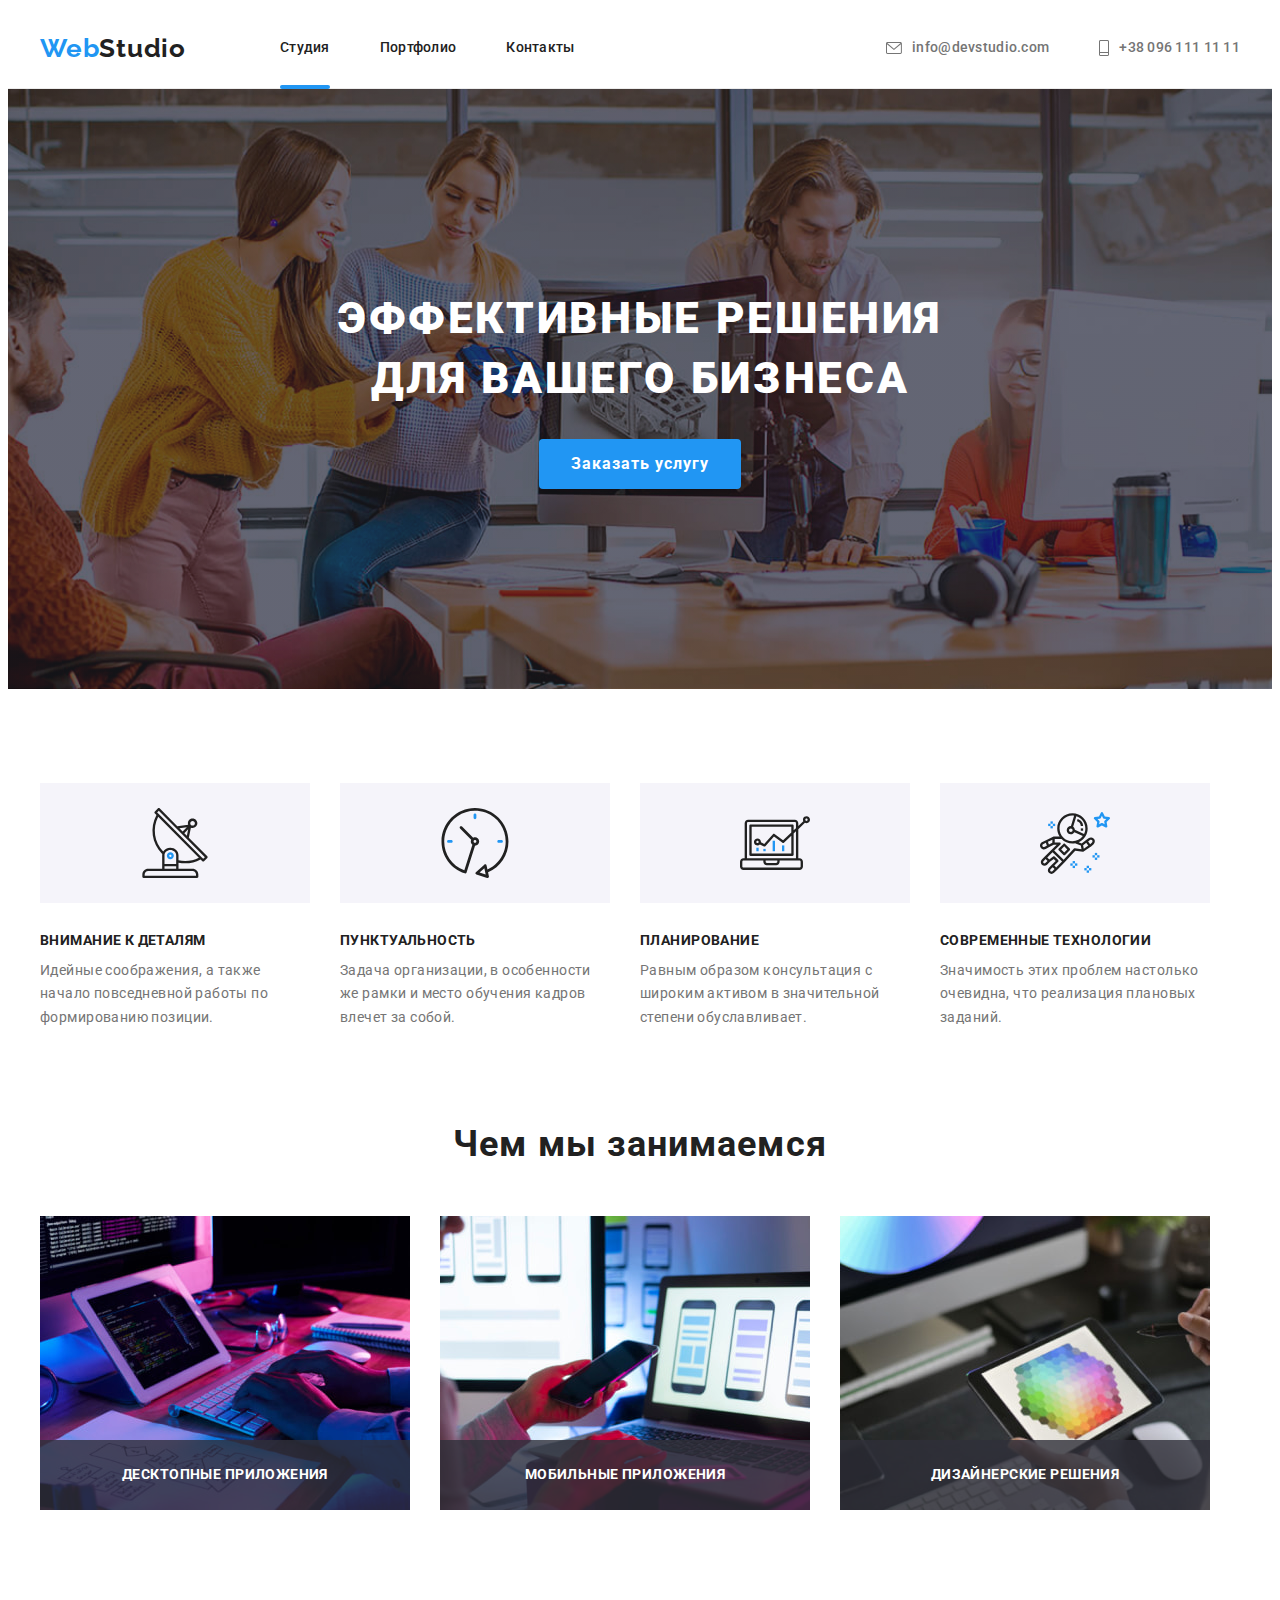
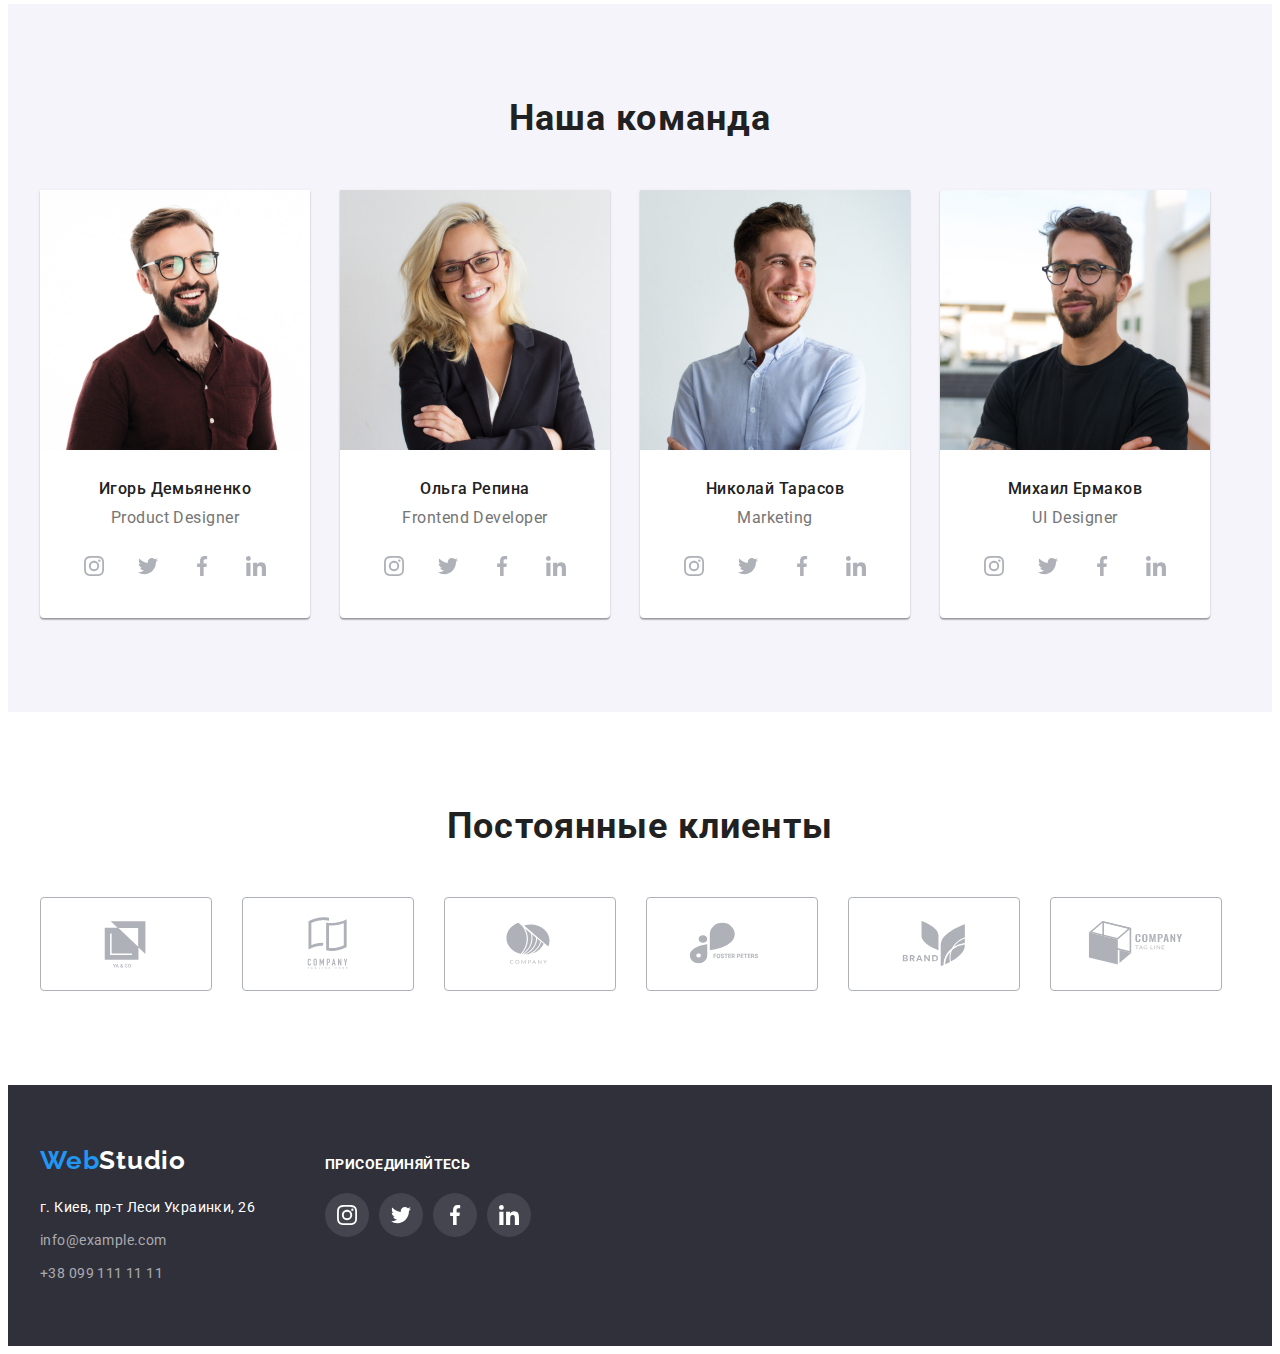
==== index.html @ 973d59cc "добавил синий фон на элементы" ====
<!DOCTYPE html>
<html lang="ru">
  <head>
    <meta charset="UTF-8" />
    <meta http-equiv="X-UA-Compatible" content="IE=edge" />
    <meta name="viewport" content="width=device-width, initial-scale=1.0" />
    <title>Студия</title>
    <link rel="preconnect" href="https://fonts.googleapis.com" />
    <link rel="preconnect" href="https://fonts.gstatic.com" crossorigin />
    <link rel="preconnect" href="https://fonts.googleapis.com" />
    <link rel="preconnect" href="https://fonts.gstatic.com" crossorigin />
    <link
      href="https://fonts.googleapis.com/css2?family=Raleway:wght@700&family=Roboto:wght@400;500;700;900&display=swap"
      rel="stylesheet"
    />
    <link
      rel="stylesheet"
      href="https://cdnjs.cloudflare.com/ajax/libs/modern-normalize/1.1.0/modern-normalize.min.css"
      integrity="sha512-wpPYUAdjBVSE4KJnH1VR1HeZfpl1ub8YT/NKx4PuQ5NmX2tKuGu6U/JRp5y+Y8XG2tV+wKQpNHVUX03MfMFn9Q=="
      crossorigin="anonymous"
      referrerpolicy="no-referrer"
    />
    <link rel="stylesheet" href="./styles/style.css" />
  </head>

  <body>
    <!-- Navigation header -->

    <header class="header-section">
      <div class="conteiner header-conteiner">
        <a class="logo header" href="index.html" lang="en">
          Web<span class="web">Studio</span></a
        >
        <nav>
          <ul class="navigation-list">
            <li class="navigation-item">
              <a class="navigation-item-link current" href="./index.html"
                >Студия</a
              >
            </li>
            <li class="navigation-item">
              <a class="navigation-item-link" href="./portfolio.html"
                >Портфолио</a
              >
            </li>
            <li class="navigation-item">
              <a class="navigation-item-link" href="">Контакты</a>
            </li>
          </ul>
        </nav>

        <ul class="auth-list">
          <li class="auth-item">
            <a class="auth-item-mail" href="mailto:info@devstudio.com">
              <svg class="auth-item-mail-icon" width="16" height="12">
                <use href="./images/sprite.svg#icon-envelope"></use>
              </svg>
              info@devstudio.com
            </a>
          </li>
          <li class="auth-item">
            <a class="auth-item-tel" href="tel:+380961111111">
              <svg class="auth-item-tel-icon" width="10" height="16">
                <use href="./images/sprite.svg#icon-Vector"></use>
              </svg>
              +38 096 111 11 11
            </a>
          </li>
        </ul>
      </div>
    </header>

    <main>
      <!-- hero section -->
      <section class="hero-section section hero-fon">
        <div class="conteiner">
          <h1 class="hero-title">Эффективные решения для вашего бизнеса</h1>
          <button class="hero-btn" type="button" data-modal-open>
            Заказать услугу
          </button>
        </div>
        <div class="backdrop is-hidden" data-modal>
          <div class="modal-wrapper">
            <button class="modal-btn-close" data-modal-close>
              <svg width="18" height="18">
                <use href="./images/sprite.svg#icon-Vectorr"></use>
              </svg>
            </button>
          </div>
        </div>
      </section>
      <!-- specifics section -->
      <section class="specifics-section section">
        <div class="conteiner">
          <h2 class="visually-hidden">Наши особенности</h2>
          <ul class="specifics-list list">
            <li class="specifics-item icon-antena">
              <!-- <div class="specifics-pictures">
                <svg class="specifics-icons" width="70" height="70">
                  <use href="./images/sprite.svg#icon-antenna"></use>
                </svg>
              </div> -->
              <h3 class="specifics-title">Внимание к деталям</h3>
              <p class="specificts-text">
                Идейные соображения, а также начало повседневной работы по
                формированию позиции.
              </p>
            </li>
            <li class="specifics-item icon-clock">
              <!-- <div class="specifics-pictures">
                <svg class="specifics-icons" width="70" height="70">
                  <use href="./images/sprite.svg#icon-clock"></use>
                </svg>
              </div> -->
              <h3 class="specifics-title">Пунктуальность</h3>
              <p class="specificts-text">
                Задача организации, в особенности же рамки и место обучения
                кадров влечет за собой.
              </p>
            </li>
            <li class="specifics-item icon-diagrama">
              <!-- <div class="specifics-pictures">
                <svg class="specifics-icons" width="70" height="70">
                  <use href="./images/sprite.svg#icon-diagram"></use>
                </svg>
              </div> -->
              <h3 class="specifics-title">Планирование</h3>
              <p class="specificts-text">
                Равным образом консультация с широким активом в значительной
                степени обуславливает.
              </p>
            </li>
            <li class="specifics-item icon-astronaut">
              <!-- <div class="specifics-pictures">
                <svg class="specifics-icons" width="70" height="70">
                  <use href="./images/sprite.svg#icon-astronaut"></use>
                </svg>
              </div> -->
              <h3 class="specifics-title">Современные технологии</h3>
              <p class="specificts-text">
                Значимость этих проблем настолько очевидна, что реализация
                плановых заданий.
              </p>
            </li>
          </ul>
        </div>
      </section>
      <!-- development section -->
      <section class="development-section section">
        <div class="conteiner">
          <h2 class="devefelopment-title">Чем мы занимаемся</h2>
          <ul class="development-list">
            <li class="development-item">
              <img
                src="./images/development-jpg/img-3.jpg"
                alt="печатает код"
                width="370"
                height="294"
              />
              <div class="development-product">
                <p class="name-development">Десктопные приложения</p>
              </div>
            </li>
            <li class="development-item">
              <img
                src="./images/development-jpg/img-1.jpg"
                alt="рисует макет телефона на ноутбуке"
                width="370"
                height="294"
              />
              <div class="development-product">
                <p class="name-development">Мобильные приложения</p>
              </div>
            </li>
            <li class="development-item">
              <img
                src="./images/development-jpg/img-2.jpg"
                alt="рисует на планшете узоры"
                width="370"
                height="294"
              />
              <div class="development-product">
                <p class="name-development">Дизайнерские решения</p>
              </div>
            </li>
          </ul>
        </div>
      </section>
      <!-- Team -->
      <section class="team-section section">
        <div class="conteiner">
          <h2 class="team-title">Наша команда</h2>
          <ul class="team-list list">
            <li class="team-item">
              <img
                src="./images/team-jpg/img1.jpg"
                alt="сотрудник"
                width="270"
                height="260"
              />
              <div class="team-name">
                <h3 class="team">Игорь Демьяненко</h3>
                <p class="team-position" lang="en">Product Designer</p>
                <ul class="team-icon-list">
                  <li class="team-icon-item">
                    <a class="team-icon-link" href="">
                      <svg class="team-link-social" width="20" height="20">
                        <use href="./images/sprite.svg#icon-instagram"></use>
                      </svg>
                    </a>
                  </li>
                  <li class="team-icon-item">
                    <a class="team-icon-link" href="">
                      <svg class="team-link-social" width="20" height="20">
                        <use href="./images/sprite.svg#icon-twitter"></use>
                      </svg>
                    </a>
                  </li>
                  <li class="team-icon-item">
                    <a class="team-icon-link" href="">
                      <svg class="team-link-social" width="20" height="20">
                        <use href="./images/sprite.svg#icon-facebook"></use>
                      </svg>
                    </a>
                  </li>
                  <li class="team-icon-item">
                    <a class="team-icon-link" href="">
                      <svg class="team-link-social" width="20" height="20">
                        <use href="./images/sprite.svg#icon-linkedin"></use>
                      </svg>
                    </a>
                  </li>
                </ul>
              </div>
            </li>
            <li class="team-item">
              <img
                src="./images/team-jpg/img2.jpg"
                alt="сотрудница"
                width="270"
                height="260"
              />
              <div class="team-name">
                <h3 class="team">Ольга Репина</h3>
                <p class="team-position" lang="en">Frontend Developer</p>
                <ul class="team-icon-list">
                  <li class="team-icon-item">
                    <a class="team-icon-link" href="">
                      <svg class="team-link-social" width="20" height="20">
                        <use href="./images/sprite.svg#icon-instagram"></use>
                      </svg>
                    </a>
                  </li>
                  <li class="team-icon-item">
                    <a class="team-icon-link" href="">
                      <svg class="team-link-social" width="20" height="20">
                        <use href="./images/sprite.svg#icon-twitter"></use>
                      </svg>
                    </a>
                  </li>
                  <li class="team-icon-item">
                    <a class="team-icon-link" href="">
                      <svg class="team-link-social" width="20" height="20">
                        <use href="./images/sprite.svg#icon-facebook"></use>
                      </svg>
                    </a>
                  </li>
                  <li class="team-icon-item">
                    <a class="team-icon-link" href="">
                      <svg class="team-link-social" width="20" height="20">
                        <use href="./images/sprite.svg#icon-linkedin"></use>
                      </svg>
                    </a>
                  </li>
                </ul>
              </div>
            </li>
            <li class="team-item">
              <img
                src="./images/team-jpg/img3.jpg"
                alt="сотрудник"
                width="270"
                height="260"
              />
              <div class="team-name">
                <h3 class="team">Николай Тарасов</h3>
                <p class="team-position" lang="en">Marketing</p>
                <ul class="team-icon-list">
                  <li class="team-icon-item">
                    <a class="team-icon-link" href="">
                      <svg class="team-link-social" width="20" height="20">
                        <use href="./images/sprite.svg#icon-instagram"></use>
                      </svg>
                    </a>
                  </li>
                  <li class="team-icon-item">
                    <a class="team-icon-link" href="">
                      <svg class="team-link-social" width="20" height="20">
                        <use href="./images/sprite.svg#icon-twitter"></use>
                      </svg>
                    </a>
                  </li>
                  <li class="team-icon-item">
                    <a class="team-icon-link" href="">
                      <svg class="team-link-social" width="20" height="20">
                        <use href="./images/sprite.svg#icon-facebook"></use>
                      </svg>
                    </a>
                  </li>
                  <li class="team-icon-item">
                    <a class="team-icon-link" href="">
                      <svg class="team-link-social" width="20" height="20">
                        <use href="./images/sprite.svg#icon-linkedin"></use>
                      </svg>
                    </a>
                  </li>
                </ul>
              </div>
            </li>
            <li class="team-item">
              <img
                src="./images/team-jpg/img4.jpg"
                alt="сотрудник"
                width="270"
                height="260"
              />
              <div class="team-name">
                <h3 class="team">Михаил Ермаков</h3>
                <p class="team-position" lang="en">UI Designer</p>
                <ul class="team-icon-list">
                  <li class="team-icon-item">
                    <a class="team-icon-link" href="">
                      <svg class="team-link-social" width="20" height="20">
                        <use href="./images/sprite.svg#icon-instagram"></use>
                      </svg>
                    </a>
                  </li>
                  <li class="team-icon-item">
                    <a class="team-icon-link" href="">
                      <svg class="team-link-social" width="20" height="20">
                        <use href="./images/sprite.svg#icon-twitter"></use>
                      </svg>
                    </a>
                  </li>
                  <li class="team-icon-item">
                    <a class="team-icon-link" href="">
                      <svg class="team-link-social" width="20" height="20">
                        <use href="./images/sprite.svg#icon-facebook"></use>
                      </svg>
                    </a>
                  </li>
                  <li class="team-icon-item">
                    <a class="team-icon-link" href="">
                      <svg class="team-link-social" width="20" height="20">
                        <use href="./images/sprite.svg#icon-linkedin"></use>
                      </svg>
                    </a>
                  </li>
                </ul>
              </div>
            </li>
          </ul>
        </div>
      </section>
      <!-- Regular customers -->
      <section class="client-customers section">
        <div class="conteiner">
          <h2 class="client-title">Постоянные клиенты</h2>
          <ul class="client-list">
            <li class="client-logo">
              <a href="index.html" class="link-client">
                <svg class="client-icons" width="106" height="60">
                  <use href="./images/sprite.svg#icon-Logo"></use>
                </svg>
              </a>
            </li>
            <li class="client-logo">
              <a href="index.html" class="link-client">
                <svg class="client-icons" width="106" height="60">
                  <use href="./images/sprite.svg#icon-Logo-1"></use>
                </svg>
              </a>
            </li>
            <li class="client-logo">
              <a href="index.html" class="link-client">
                <svg class="client-icons" width="106" height="60">
                  <use href="./images/sprite.svg#icon-Logo-2"></use>
                </svg>
              </a>
            </li>
            <li class="client-logo">
              <a href="index.html" class="link-client">
                <svg class="client-icons" width="106" height="60">
                  <use href="./images/sprite.svg#icon-Logo-3"></use>
                </svg>
              </a>
            </li>
            <li class="client-logo">
              <a href="index.html" class="link-client">
                <svg class="client-icons" width="106" height="60">
                  <use href="./images/sprite.svg#icon-Logo-4"></use>
                </svg>
              </a>
            </li>
            <li class="client-logo">
              <a href="index.html" class="link-client">
                <svg class="client-icons" width="106" height="60">
                  <use href="./images/sprite.svg#icon-Logo-5"></use>
                </svg>
              </a>
            </li>
          </ul>
        </div>
      </section>
    </main>
    <!--footer site  -->
    <footer class="footer-site">
      <div class="conteiner footer-section">
        <div class="footer-left">
          <a href="index.html" class="logo footer" lang="en">
            Web<span class="web-footer">Studio</span></a
          >
          <address class="address-footer">
            <p class="addres-text">г. Киев, пр-т Леси Украинки, 26</p>
            <ul class="footer-list">
              <li class="footer-link">
                <a class="footer-item" href="mailto:info@example.com"
                  >info@example.com</a
                >
              </li>
              <li class="footer-link">
                <a class="footer-item" href="tel:+380991111111"
                  >+38 099 111 11 11</a
                >
              </li>
            </ul>
          </address>
        </div>
        <div class="footer-messenger">
          <h2 class="footer-join">Присоединяйтесь</h2>
          <ul class="footer-social-list">
            <li class="footer-social-item">
              <a class="footer-icon-link" href="">
                <svg class="footer-link-social" width="20" height="20">
                  <use href="./images/sprite.svg#icon-instagram"></use>
                </svg>
              </a>
            </li>
            <li class="footer-social-item">
              <a class="footer-icon-link" href="">
                <svg class="footer-link-social" width="20" height="20">
                  <use href="./images/sprite.svg#icon-twitter"></use>
                </svg>
              </a>
            </li>
            <li class="footer-social-item">
              <a class="footer-icon-link" href="">
                <svg class="footer-link-social" width="20" height="20">
                  <use href="./images/sprite.svg#icon-facebook"></use>
                </svg>
              </a>
            </li>
            <li class="footer-social-item">
              <a class="footer-icon-link" href="">
                <svg class="footer-link-social" width="20" height="20">
                  <use href="./images/sprite.svg#icon-linkedin"></use>
                </svg>
              </a>
            </li>
          </ul>
        </div>
      </div>
    </footer>

    <script src="./js/modal.js"></script>
  </body>
</html>
---- styles/style.css ----
/*#region SITE SETINGS*/
:root {
    --main-font: 'Roboto', 'Raleway', 'Sans-serif';
    --main-color: #212121;
    --second-color: #757575;
    --selectoin-color: #2196F3;
    --button-color-hover-focus: #188CE8;
    --footer-heder-color: #2F303A;
    --duration: 250ms;
    --timing-function: cubic-bezier(0.4, 0, 0.2, 1);
}

body {
    color: #212121;
    font-size: 14px;
    font-family: 'Roboto';
}

.visually-hidden {
    position: absolute;
    width: 1px;
    height: 1px;
    margin: -1px;
    border: 0;
    padding: 0;
    white-space: nowrap;
    clip-path: inset(100%);
    clip: rect(0 0 0 0);
    overflow: hidden;
}

.conteiner {
    /* outline: 1px solid red; */
    width: 1200px;
    padding-left: 15px;
    padding-right: 15px;
    margin-left: auto;
    margin-right: auto;
}

.section {
    padding-top: 94px;
    padding-bottom: 94px;
}


h1,
h2,
h3,
h4,
h5,
h6,
p {
    margin: 0;
}

ul,
ol {
    list-style: none;
    margin: 0;
    padding: 0;
}

img {
    display: block;
}

/*#endregion SITE SETINGS*/

/*#region HEADER SECTION*/
.header-section {
    border-bottom: 1px solid #ECECEC;
}

.logo {
    color: var(--selectoin-color);

    margin-right: 94px;

    text-decoration: none;
    font-family: 'Raleway';
    font-weight: 700;
    font-size: 26px;
    line-height: 1.19;
    letter-spacing: 0.03em;
}

.header-conteiner {
    display: flex;
    align-items: center;
}

.web {
    color: #212121;
}

.navigation-list {
    display: flex;
    align-items: center;
}

.navigation-list .navigation-item+.navigation-item {
    margin-left: 50px;
}

.navigation-item-link {
    color: #212121;

    display: block;
    padding-top: 32px;
    padding-bottom: 32px;

    font-family: var(--main-font);
    font-weight: 500;
    line-height: 1.14;
    letter-spacing: 0.02em;
    text-decoration: none;
}

.studia,
.portfolio {
    color: #2196F3;
}


.navigation-item {
    position: relative;
}

.current::after {
    position: absolute;
    bottom: -1px;
    right: 0;
    content: "";
    width: 100%;
    height: 4px;
    background-color: #2196F3;
    border-radius: 2px;
}

.navigation-item-link:hover,
.navigation-item-link:focus,
.auth-item-mail:hover,
.auth-item-mail:focus,
.auth-item-tel:focus,
.auth-item-tel:hover {
    color: var(--selectoin-color);
    transition: var(--duration) var(--timing-function);
}

.auth-list {
    display: flex;
    margin-left: auto;
}

.auth-list .auth-item+.auth-item {
    margin-left: 50px;
}

.auth-item-tel,
.auth-item-mail {
    color: #757575;

    font-weight: 500;
    line-height: 1.14;
    letter-spacing: 0.02em;
    text-decoration: none;

    display: flex;
    align-items: center;
    padding-top: 32px;
    padding-bottom: 32px;
}

.auth-item-mail-icon,
.auth-item-tel-icon {
    margin-right: 10px;
    fill: currentColor;
}

/*#endregion HEADER*/

/*#region HERO SECTION*/
.hero-section {
    background: var(--footer-heder-color);
    background: linear-gradient(rgba(47, 48, 58, 0.4),
            rgba(47, 48, 58, 0.4)), url(../images/Img.jpg);

    text-align: center;
    max-width: 1600px;
    margin-right: auto;
    margin-left: auto;
    padding-top: 200px;
    padding-bottom: 200px;
    margin-right: auto;
    margin-left: auto;
    background-repeat: no-repeat;
    background-position: center;
    background-size: cover;


}

.hero-title {
    color: #FFFFFF;

    font-weight: 900;
    font-size: 44px;
    line-height: 1.36;
    text-align: center;
    letter-spacing: 0.06em;
    text-transform: uppercase;

    width: 696px;
    margin-right: auto;
    margin-left: auto;
    margin-bottom: 30px;
}

.hero-btn {
    font-family: inherit;

    color: #FFFFFF;

    font-weight: 700;
    font-size: 16px;
    line-height: 1.87;
    letter-spacing: 0.06em;
    background-color: var(--selectoin-color);
    box-shadow: 0px 4px 4px rgba(0, 0, 0, 0.15);
    border-radius: 4px;

    cursor: pointer;
    border: none;

    min-width: 200px;
    padding: 10px 32px;
}

.hero-btn:hover,
.hero-btn:focus {
    background-color: var(--button-color-hover-focus);
    transition: var(--duration) var(--timing-function);
}

/* MODAL FORM  */
.backdrop {
    background: rgba(0, 0, 0, 0.2);
    position: fixed;
    top: 0;
    left: 0;
    width: 100%;
    height: 100%;
    transition: var(--duration) var(--timing-function);

}

.backdrop.is-hidden {
    opacity: 0;
    visibility: hidden;
    pointer-events: none;
}

.modal-wrapper {
    position: absolute;
    top: 50%;
    left: 50%;
    transform: translate(-50%, -50%);
    background-color: #FFFFFF;
    width: 528px;
    height: 581px;
    border-radius: 4px;
    box-shadow: 0px 1px 3px rgba(0, 0, 0, 0.12),
        0px 1px 1px rgba(0, 0, 0, 0.14),
        0px 2px 1px rgba(0, 0, 0, 0.2);
    transition: var(--duration) var(--timing-function);

}

.modal-btn-close {
    position: absolute;
    top: 8px;
    right: 8px;
    width: 30px;
    height: 30px;
    background: #FFFFFF;
    border: 1px solid rgba(0, 0, 0, 0.1);
    border-radius: 50%;
    cursor: pointer;
    padding: 0px;
    display: flex;
    justify-content: center;
    align-items: center;
}


/*#endregion HERO SECTION*/

/*#region SPECIFICS SECTION*/
.specifics-section {
    padding-bottom: 0;
}

.specifics-list {
    display: flex;
}

.specifics-item {
    margin-right: 30px;
    width: 270px;
}

.specifics-item:last-child {
    margin-right: 0;
}

/* раздел с особеностями */
.specifics-item::before {
    display: block;
    content: "";
    height: 120px;
    margin-bottom: 30px;
    background-color: #F5F4FA;
    background-repeat: no-repeat;
    background-position: center;
}

.icon-antena::before {
    background-image: url(../images/icons/antenna.svg);
}

.icon-clock::before {
    background-image: url(../images/icons/clock.svg);
}

.icon-diagrama::before {
    background-image: url(../images/icons/diagram.svg);
}

.icon-astronaut::before {
    background-image: url(../images/icons/astronaut.svg);
}

/* .specifics-pictures {
    display: flex;
    justify-content: center;
    align-items: center;
    width: 270px;
    height: 120px;
    left: 215px;
    top: 774px;
    background: #F5F4FA;
    border-radius: 4px;
    margin-bottom: 30px;

} */



.specifics-title {
    font-size: 14px;
    font-weight: 700;
    line-height: 1.14;
    letter-spacing: 0.03em;
    text-transform: uppercase;
    margin-bottom: 10px;
}

.specificts-text {
    color: #757575;

    line-height: 1.71;
    letter-spacing: 0.03em;
}

/*#endregion SPECIFICS SECTION*/

/*#region DEVELOPMENT SECTION*/
.devefelopment-title {
    font-weight: 700;
    font-size: 36px;
    line-height: 1.16;
    text-align: center;
    letter-spacing: 0.03em;

    margin-bottom: 50px;
}

.development-list {
    display: flex;
}

.development-item:not(:last-child) {
    margin-right: 30px;
}

.development-item {
    position: relative;
}

.development-product {
    position: absolute;
    bottom: 0;
    left: 0;
    width: 100%;
    height: 70px;
    background: rgba(47, 48, 58, 0.8);
}

.name-development {
    font-family: 'Roboto';
    font-style: normal;
    font-weight: 700;
    font-size: 14px;
    line-height: 1.14;
    text-align: center;
    letter-spacing: 0.03em;
    text-transform: uppercase;
    padding: 27px 82px;
    color: #FFFFFF;
}

/*#endregion DEVELOPMENT SECTION*/

/*#region TEAM SECTION*/
.team-section {
    background-color: #F5F4FA;
}

.team-title {
    color: #212121;

    font-weight: 700;
    font-size: 36px;
    line-height: 1.16;
    text-align: center;
    letter-spacing: 0.03em;

    margin-bottom: 50px;

}

.team-list {
    display: flex;
}

.team-item:not(:last-child) {
    margin-right: 30px;
}

.team-item {
    background: #FFFFFF;
    box-shadow: 0px 1px 3px rgba(0, 0, 0, 0.12),
        0px 1px 1px rgba(0, 0, 0, 0.14),
        0px 2px 1px rgba(0, 0, 0, 0.2);
    border-radius: 0px 0px 4px 4px;
}

.team-name {
    padding-top: 30px;
    padding-bottom: 30px;
}

.team {
    font-weight: 500;
    font-size: 16px;
    line-height: 1.18;
    text-align: center;
    letter-spacing: 0.03em;

    margin-bottom: 10px;
}


.team-position {
    color: #757575;

    font-size: 16px;
    line-height: 1.18;
    text-align: center;
    letter-spacing: 0.03em;
    margin-bottom: 16px;
}

.team-icon-list {
    display: flex;
    justify-content: center;
}

.team-icon-item {
    width: 44px;
    height: 44px;
    display: flex;
    justify-content: center;
    align-items: center;
}

.team-icon-item:not(:last-child) {
    margin-right: 10px;
}

.team-icon-link {
    width: 100%;
    height: 100%;
    display: flex;
    justify-content: center;
    align-items: center;
    border-radius: 50%;
    fill: #AFB1B8;
}


.team-icon-item:hover .team-icon-link {
    background-color: #2196F3;
    fill: #FFFFFF;
    transition: var(--duration) var(--timing-function);
}

.team-icon-link:focus {
    background-color: #2196F3;
    fill: #FFFFFF;
    transition: var(--duration) var(--timing-function);
}

/*#endregion TEAM*/

/*#region REGULAR CUSTOMERS*/

.client-title {
    font-style: normal;
    font-weight: 700;
    font-size: 36px;
    line-height: 1.16;
    text-align: center;
    letter-spacing: 0.03em;
    margin-bottom: 50px;
}

.client-list {
    display: flex;
}

.client-logo:not(:last-child) {
    margin-right: 30px;
}

.link-client {
    width: 170px;
    height: 92px;
    display: flex;
    justify-content: center;
    align-items: center;
    fill: #AFB1B8;
    border: 1px solid #AFB1B8;
    border-radius: 4px;
}

.link-client:hover,
.link-client:focus {
    border: 1px solid #2196F3;
    fill: #188CE8;
    transition: var(--duration) var(--timing-function);
}

/*#endregion*/

/*#region FOOTER SITE SECTION*/
.footer-site {
    background-color: #2F303A;

}

.footer-section {
    display: flex;
    align-items: baseline;
}

.footer-left {
    margin-right: 70px;

}

.logo-footer {
    margin-right: 0;
}

.web-footer {
    color: #FFFFFF;
}

.address-footer {
    font-style: normal;
    line-height: 1.71;
    letter-spacing: 0.03em;
    color: #FFFFFF;

}


.footer-item {
    line-height: 1.71;
    letter-spacing: 0.03em;
    color: rgba(255, 255, 255, 0.6);
    text-decoration: none;
}

.footer-item:hover,
.footer-item:focus {
    color: #2196F3;
    transition: var(--duration) var(--timing-function);
}

.footer-site {
    padding-top: 60px;
    padding-bottom: 60px;
}

.footer {
    display: block;

    margin-bottom: 20px;
    margin-right: 0;
}

.addres-text {
    margin-bottom: 9px;
}

.footer-link:not(:last-child) {
    margin-bottom: 9px;
}

.footer-join {
    font-family: 'Roboto';
    font-style: normal;
    font-weight: 700;
    font-size: 14px;
    line-height: 1.14;
    letter-spacing: 0.03em;
    text-transform: uppercase;

    color: #FFFFFF;
    margin-bottom: 20px;
}

.footer-social-list {
    display: flex;
}

.footer-social-item {
    width: 44px;
    height: 44px;
    border-radius: 50%;
    background-color: rgba(255, 255, 255, 0.1);
}

.footer-social-item:not(:last-child) {
    margin-right: 10px;
}

.footer-icon-link {
    width: 100%;
    height: 100%;
    display: flex;
    justify-content: center;
    align-items: center;
    fill: #FFFFFF;
    border-radius: 50%;
}

.footer-icon-link:hover,
.footer-icon-link:focus {
    background-color: var(--selectoin-color);
    transition: var(--duration) var(--timing-function);
}

/*#endregion FOOTER SITE*/

/*#region FILTR-portfolio.html SECTION*/

.filter-button {
    color: #212121;

    font-family: inherit;
    font-weight: 500;
    font-size: 16px;
    line-height: 1.62;
    text-align: center;
    letter-spacing: 0.03em;

    cursor: pointer;
    border: none;
    border-radius: 4px;

    padding: 6px 22px;
}

.filter-list {
    display: flex;
    justify-content: center;

    margin-bottom: 50px;
}

.filter-item {
    margin-right: 8px;
}

.filter-item:last-child {
    margin-right: 0;
}

.filter-button:hover,
.filter-button:focus {
    color: #FFFFFF;
    background: #2196F3;

    box-shadow: 0px 3px 1px rgba(0, 0, 0, 0.1),
        0px 1px 2px rgba(0, 0, 0, 0.08),
        0px 2px 2px rgba(0, 0, 0, 0.12);
    border-radius: 4px;
    transition: var(--duration) var(--timing-function);
}

.project-list {
    display: flex;
    flex-wrap: wrap;

}

.project-item {
    margin-right: 30px;
    margin-bottom: 30px;
    cursor: pointer;

}

.project-item:nth-child(3n) {
    margin-right: 0;
}

.project-item:nth-child(n + 7) {
    margin-bottom: 0;
}

.project-item:hover .text-img-conteiner,
.project-item:focus .text-img-conteiner {
    transform: translateY(0);
    transition: var(--duration) var(--timing-function);
}


.project-link {
    display: block;
    text-decoration: none;
}

.project-link:hover,
.project-link:focus {
    transition: var(--duration) var(--timing-function);
    box-shadow: 0px 1px 1px rgba(0, 0, 0, 0.12),
        0px 4px 4px rgba(0, 0, 0, 0.06),
        1px 4px 6px rgba(0, 0, 0, 0.16)
}

/* выезд синего фона */
.image-conteiner {
    position: relative;
    overflow: hidden;
}

.text-img-conteiner {
    position: absolute;
    transform: translateY(100%);
    top: 0;
    left: 0;
    width: 100%;
    height: 100%;
    padding: 63px 24px;
    font-weight: 400;
    font-size: 18px;
    line-height: 1.5;
    letter-spacing: 0.03em;
    color: #FFFFFF;
    background: rgba(33, 150, 243, 0.9);
    transition: var(--duration) var(--timing-function);


}

.name-project {
    color: #212121;

    font-weight: 700;
    font-size: 18px;
    line-height: 2;
    letter-spacing: 0.06em;

    margin-bottom: 4px;
}

.name-list {
    color: #757575;

    font-size: 16px;
    line-height: 1.88;
    letter-spacing: 0.03em;

}

.name-card {
    border-bottom-width: 1px;
    border-bottom-style: solid;
    border-bottom-color: #eeeeee;
    border-right-width: 1px;
    border-right-style: solid;
    border-right-color: #eeeeee;
    border-left-width: 1px;
    border-left-style: solid;
    border-left-color: #eeeeee;

    padding: 20px 24px;
}

/*#endregion FILTR-portfolio.html*/
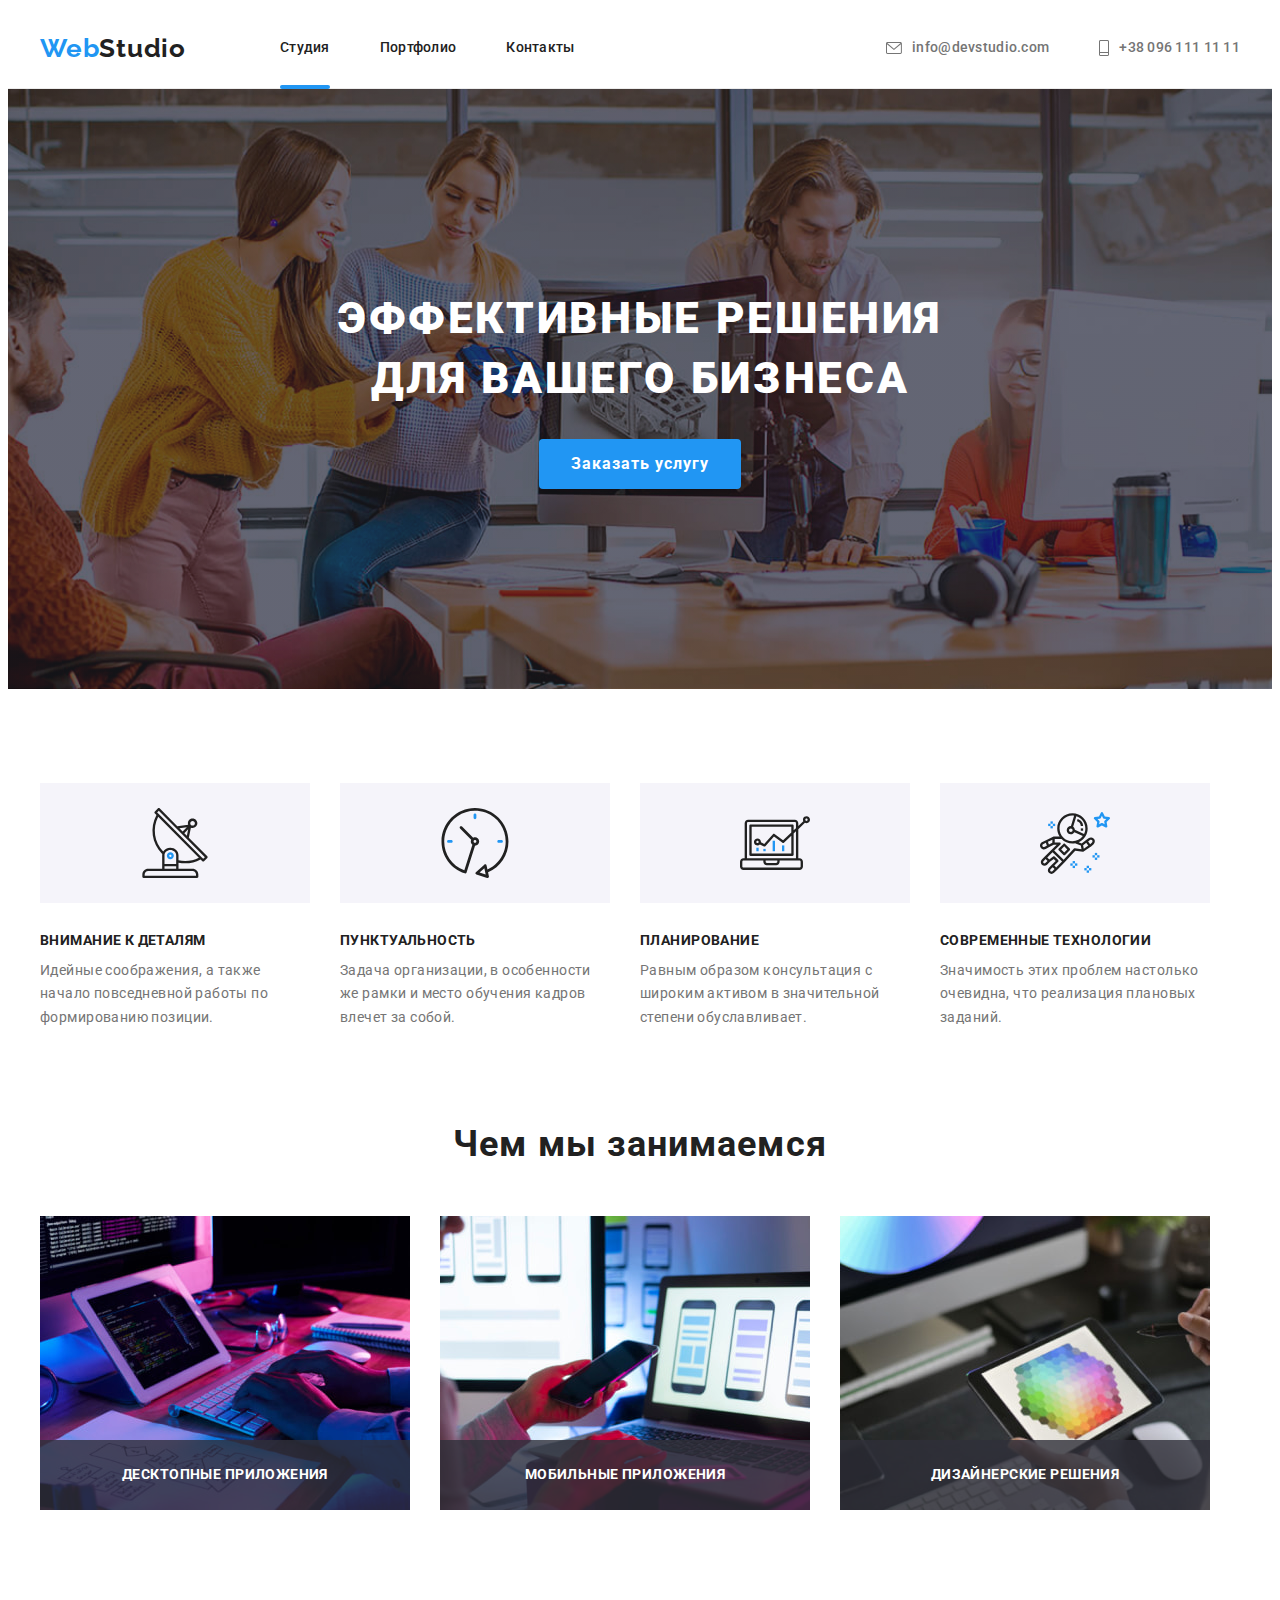
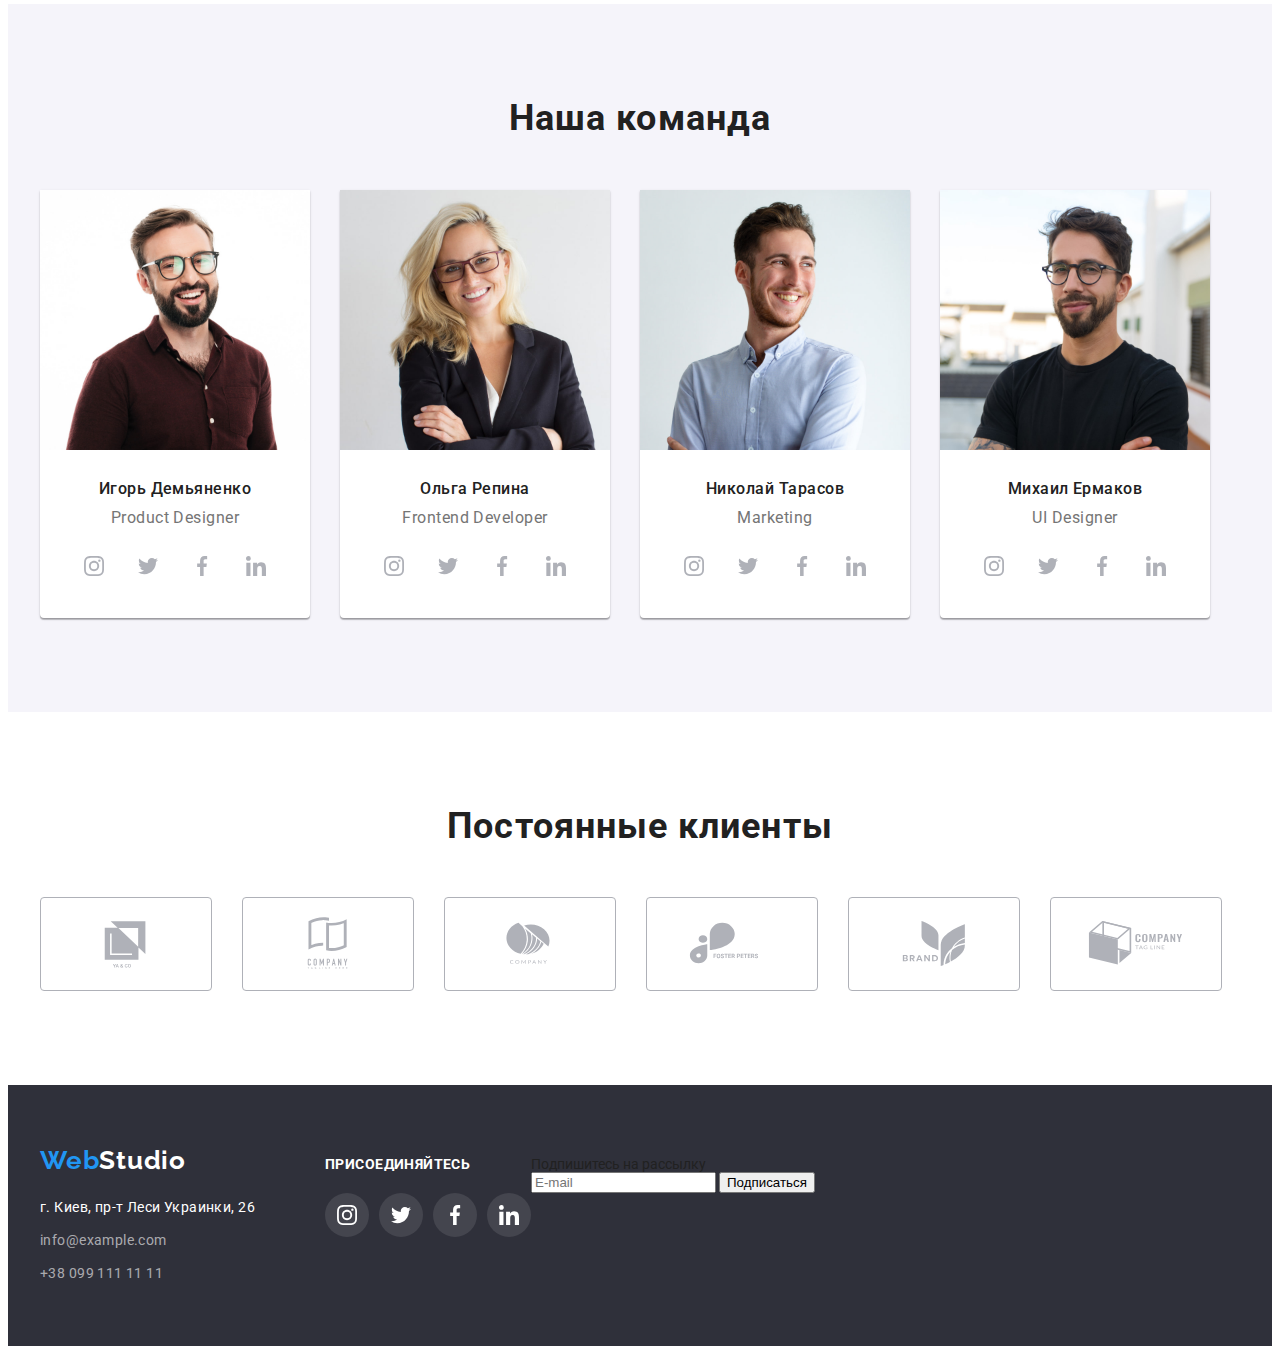
==== commit d65aa70d: "разметил форму в герое и футере" ====
--- a/index.html
+++ b/index.html
@@ -79,10 +79,47 @@
             Заказать услугу
           </button>
         </div>
+        <!-- модальное окно -->
         <div class="backdrop is-hidden" data-modal>
           <div class="modal-wrapper">
+            <b>Оставьте свои данные, мы вам перезвоним</b>
+            <form class="hero-modal-form" name="hero-form">
+              <label class="hero-modal-name"
+                >Имя
+                <input type="text" name="text"/>
+              </label>
+
+              <label class="hero-modal-tel"
+                >Телефон
+                <input type="tel" name="tel" />
+              </label>
+
+              <label class="hero-modal-mail"
+                >Почта
+                <input type="email" name="mail" />
+              </label>
+
+              <label class="hero-modal-comment"
+                >Комментарий
+                <textarea
+                  name="comment"
+                  cols="30"
+                  rows="10"
+                  placeholder="Введите текст"
+                ></textarea>
+              </label>
+
+              <label class="hero-modal-active">
+                <input type="checkbox" />
+                Соглашаюсь с рассылкой и принимаю
+                <span> Условия договора</span>
+              </label>
+
+              <button class="hero-modal-button" type="submit">Отправить</button>
+            </form>
+
             <button class="modal-btn-close" data-modal-close>
-              <svg width="18" height="18">
+              <svg width="11" height="11">
                 <use href="./images/sprite.svg#icon-Vectorr"></use>
               </svg>
             </button>
@@ -469,6 +506,19 @@
             </li>
           </ul>
         </div>
+        <!-- футер форма -->
+        <form class="footer-form-group" name="footer-form">
+          <p>Подпишитесь на рассылку</p>
+          <label class="footer-group">
+            <input
+              class="mail-group"
+              type="email"
+              name="email"
+              placeholder="E-mail"
+            />
+          </label>
+          <button type="submit">Подписаться</button>
+        </form>
       </div>
     </footer>
 
--- a/styles/style.css
+++ b/styles/style.css
@@ -1,11 +1,11 @@
 /*#region SITE SETINGS*/
 :root {
-    --main-font: 'Roboto', 'Raleway', 'Sans-serif';
+    --main-font: "Roboto", "Raleway", "Sans-serif";
     --main-color: #212121;
     --second-color: #757575;
-    --selectoin-color: #2196F3;
-    --button-color-hover-focus: #188CE8;
-    --footer-heder-color: #2F303A;
+    --selectoin-color: #2196f3;
+    --button-color-hover-focus: #188ce8;
+    --footer-heder-color: #2f303a;
     --duration: 250ms;
     --timing-function: cubic-bezier(0.4, 0, 0.2, 1);
 }
@@ -13,7 +13,7 @@
 body {
     color: #212121;
     font-size: 14px;
-    font-family: 'Roboto';
+    font-family: "Roboto";
 }
 
 .visually-hidden {
@@ -43,7 +43,6 @@
     padding-bottom: 94px;
 }
 
-
 h1,
 h2,
 h3,
@@ -69,31 +68,33 @@
 
 /*#region HEADER SECTION*/
 .header-section {
-    border-bottom: 1px solid #ECECEC;
-}
-
+    border-bottom: 1px solid #ececec;
+}
+
+/* логотип */
 .logo {
     color: var(--selectoin-color);
 
     margin-right: 94px;
 
     text-decoration: none;
-    font-family: 'Raleway';
+    font-family: "Raleway";
     font-weight: 700;
     font-size: 26px;
     line-height: 1.19;
     letter-spacing: 0.03em;
 }
 
-.header-conteiner {
-    display: flex;
-    align-items: center;
-}
-
 .web {
     color: #212121;
 }
 
+.header-conteiner {
+    display: flex;
+    align-items: center;
+}
+
+/* навигация */
 .navigation-list {
     display: flex;
     align-items: center;
@@ -104,7 +105,7 @@
 }
 
 .navigation-item-link {
-    color: #212121;
+    color: var(--main-color);
 
     display: block;
     padding-top: 32px;
@@ -115,16 +116,23 @@
     line-height: 1.14;
     letter-spacing: 0.02em;
     text-decoration: none;
+    position: relative;
+
+    transition: color var(--duration) var(--timing-function);
+}
+
+.navigation-item-link:hover,
+.navigation-item-link:focus,
+.auth-item-mail:hover,
+.auth-item-mail:focus,
+.auth-item-tel:focus,
+.auth-item-tel:hover {
+    color: var(--selectoin-color);
 }
 
 .studia,
 .portfolio {
-    color: #2196F3;
-}
-
-
-.navigation-item {
-    position: relative;
+    color: #2196f3;
 }
 
 .current::after {
@@ -134,20 +142,11 @@
     content: "";
     width: 100%;
     height: 4px;
-    background-color: #2196F3;
+    background-color: #2196f3;
     border-radius: 2px;
 }
 
-.navigation-item-link:hover,
-.navigation-item-link:focus,
-.auth-item-mail:hover,
-.auth-item-mail:focus,
-.auth-item-tel:focus,
-.auth-item-tel:hover {
-    color: var(--selectoin-color);
-    transition: var(--duration) var(--timing-function);
-}
-
+/* почта,телефон */
 .auth-list {
     display: flex;
     margin-left: auto;
@@ -170,6 +169,8 @@
     align-items: center;
     padding-top: 32px;
     padding-bottom: 32px;
+
+    transition: color var(--duration) var(--timing-function);
 }
 
 .auth-item-mail-icon,
@@ -181,10 +182,11 @@
 /*#endregion HEADER*/
 
 /*#region HERO SECTION*/
+
 .hero-section {
     background: var(--footer-heder-color);
-    background: linear-gradient(rgba(47, 48, 58, 0.4),
-            rgba(47, 48, 58, 0.4)), url(../images/Img.jpg);
+    background: linear-gradient(rgba(47, 48, 58, 0.4), rgba(47, 48, 58, 0.4)),
+        url(../images/Img.jpg);
 
     text-align: center;
     max-width: 1600px;
@@ -197,12 +199,10 @@
     background-repeat: no-repeat;
     background-position: center;
     background-size: cover;
-
-
 }
 
 .hero-title {
-    color: #FFFFFF;
+    color: #ffffff;
 
     font-weight: 900;
     font-size: 44px;
@@ -217,10 +217,11 @@
     margin-bottom: 30px;
 }
 
+/* Кнопка */
 .hero-btn {
     font-family: inherit;
 
-    color: #FFFFFF;
+    color: #ffffff;
 
     font-weight: 700;
     font-size: 16px;
@@ -240,7 +241,6 @@
 .hero-btn:hover,
 .hero-btn:focus {
     background-color: var(--button-color-hover-focus);
-    transition: var(--duration) var(--timing-function);
 }
 
 /* MODAL FORM  */
@@ -251,14 +251,18 @@
     left: 0;
     width: 100%;
     height: 100%;
-    transition: var(--duration) var(--timing-function);
-
-}
-
-.backdrop.is-hidden {
+    transition: opacity var(--duration) var(--timing-function),
+        visability var(--duration) var(--timing-function);
+}
+
+.is-hidden {
     opacity: 0;
     visibility: hidden;
     pointer-events: none;
+}
+
+.backdrop.is-hidden .modal-wrapper {
+    transform: translate(-50%, -50%) scale(0.5);
 }
 
 .modal-wrapper {
@@ -266,15 +270,13 @@
     top: 50%;
     left: 50%;
     transform: translate(-50%, -50%);
-    background-color: #FFFFFF;
+    background-color: #ffffff;
     width: 528px;
     height: 581px;
     border-radius: 4px;
-    box-shadow: 0px 1px 3px rgba(0, 0, 0, 0.12),
-        0px 1px 1px rgba(0, 0, 0, 0.14),
+    box-shadow: 0px 1px 3px rgba(0, 0, 0, 0.12), 0px 1px 1px rgba(0, 0, 0, 0.14),
         0px 2px 1px rgba(0, 0, 0, 0.2);
-    transition: var(--duration) var(--timing-function);
-
+    transition: transform var(--duration) var(--timing-function);
 }
 
 .modal-btn-close {
@@ -283,15 +285,16 @@
     right: 8px;
     width: 30px;
     height: 30px;
-    background: #FFFFFF;
+    background: #ffffff;
     border: 1px solid rgba(0, 0, 0, 0.1);
     border-radius: 50%;
     cursor: pointer;
-    padding: 0px;
+    padding: 0;
     display: flex;
     justify-content: center;
     align-items: center;
 }
+/* Форма-Герой */
 
 
 /*#endregion HERO SECTION*/
@@ -320,7 +323,7 @@
     content: "";
     height: 120px;
     margin-bottom: 30px;
-    background-color: #F5F4FA;
+    background-color: #f5f4fa;
     background-repeat: no-repeat;
     background-position: center;
 }
@@ -355,8 +358,6 @@
 
 } */
 
-
-
 .specifics-title {
     font-size: 14px;
     font-weight: 700;
@@ -408,7 +409,7 @@
 }
 
 .name-development {
-    font-family: 'Roboto';
+    font-family: "Roboto";
     font-style: normal;
     font-weight: 700;
     font-size: 14px;
@@ -417,14 +418,14 @@
     letter-spacing: 0.03em;
     text-transform: uppercase;
     padding: 27px 82px;
-    color: #FFFFFF;
+    color: #ffffff;
 }
 
 /*#endregion DEVELOPMENT SECTION*/
 
 /*#region TEAM SECTION*/
 .team-section {
-    background-color: #F5F4FA;
+    background-color: #f5f4fa;
 }
 
 .team-title {
@@ -437,7 +438,6 @@
     letter-spacing: 0.03em;
 
     margin-bottom: 50px;
-
 }
 
 .team-list {
@@ -449,9 +449,8 @@
 }
 
 .team-item {
-    background: #FFFFFF;
-    box-shadow: 0px 1px 3px rgba(0, 0, 0, 0.12),
-        0px 1px 1px rgba(0, 0, 0, 0.14),
+    background: #ffffff;
+    box-shadow: 0px 1px 3px rgba(0, 0, 0, 0.12), 0px 1px 1px rgba(0, 0, 0, 0.14),
         0px 2px 1px rgba(0, 0, 0, 0.2);
     border-radius: 0px 0px 4px 4px;
 }
@@ -471,7 +470,6 @@
     margin-bottom: 10px;
 }
 
-
 .team-position {
     color: #757575;
 
@@ -482,6 +480,7 @@
     margin-bottom: 16px;
 }
 
+/* иконки соц-сетей */
 .team-icon-list {
     display: flex;
     justify-content: center;
@@ -506,20 +505,20 @@
     justify-content: center;
     align-items: center;
     border-radius: 50%;
-    fill: #AFB1B8;
-}
-
+    background-color: #ffffff;
+    fill: #afb1b8;
+    transition: fill var(--duration) var(--timing-function),
+        background-color var(--duration) var(--timing-function);
+}
 
 .team-icon-item:hover .team-icon-link {
-    background-color: #2196F3;
-    fill: #FFFFFF;
-    transition: var(--duration) var(--timing-function);
+    background-color: #2196f3;
+    fill: #ffffff;
 }
 
 .team-icon-link:focus {
-    background-color: #2196F3;
-    fill: #FFFFFF;
-    transition: var(--duration) var(--timing-function);
+    background-color: #2196f3;
+    fill: #ffffff;
 }
 
 /*#endregion TEAM*/
@@ -550,24 +549,24 @@
     display: flex;
     justify-content: center;
     align-items: center;
-    fill: #AFB1B8;
-    border: 1px solid #AFB1B8;
+    fill: #afb1b8;
+    border: 1px solid #afb1b8;
     border-radius: 4px;
+    transition: border var(--duration) var(--timing-function),
+        fill var(--duration) var(--timing-function);
 }
 
 .link-client:hover,
 .link-client:focus {
-    border: 1px solid #2196F3;
-    fill: #188CE8;
-    transition: var(--duration) var(--timing-function);
+    border: 1px solid #2196f3;
+    fill: #188ce8;
 }
 
 /*#endregion*/
 
 /*#region FOOTER SITE SECTION*/
 .footer-site {
-    background-color: #2F303A;
-
+    background-color: #2f303a;
 }
 
 .footer-section {
@@ -577,7 +576,6 @@
 
 .footer-left {
     margin-right: 70px;
-
 }
 
 .logo-footer {
@@ -585,29 +583,27 @@
 }
 
 .web-footer {
-    color: #FFFFFF;
+    color: #ffffff;
 }
 
 .address-footer {
     font-style: normal;
     line-height: 1.71;
     letter-spacing: 0.03em;
-    color: #FFFFFF;
-
-}
-
+    color: #ffffff;
+}
 
 .footer-item {
     line-height: 1.71;
     letter-spacing: 0.03em;
     color: rgba(255, 255, 255, 0.6);
     text-decoration: none;
+    transition: color var(--duration) var(--timing-function);
 }
 
 .footer-item:hover,
 .footer-item:focus {
-    color: #2196F3;
-    transition: var(--duration) var(--timing-function);
+    color: #2196f3;
 }
 
 .footer-site {
@@ -631,7 +627,7 @@
 }
 
 .footer-join {
-    font-family: 'Roboto';
+    font-family: "Roboto";
     font-style: normal;
     font-weight: 700;
     font-size: 14px;
@@ -639,7 +635,7 @@
     letter-spacing: 0.03em;
     text-transform: uppercase;
 
-    color: #FFFFFF;
+    color: #ffffff;
     margin-bottom: 20px;
 }
 
@@ -651,7 +647,6 @@
     width: 44px;
     height: 44px;
     border-radius: 50%;
-    background-color: rgba(255, 255, 255, 0.1);
 }
 
 .footer-social-item:not(:last-child) {
@@ -664,20 +659,20 @@
     display: flex;
     justify-content: center;
     align-items: center;
-    fill: #FFFFFF;
+    fill: #ffffff;
+    background-color: rgba(255, 255, 255, 0.1);
     border-radius: 50%;
+    transition: background-color var(--duration) var(--timing-function);
 }
 
 .footer-icon-link:hover,
 .footer-icon-link:focus {
     background-color: var(--selectoin-color);
-    transition: var(--duration) var(--timing-function);
 }
 
 /*#endregion FOOTER SITE*/
 
 /*#region FILTR-portfolio.html SECTION*/
-
 .filter-button {
     color: #212121;
 
@@ -693,6 +688,10 @@
     border-radius: 4px;
 
     padding: 6px 22px;
+
+    transition: color var(--duration) var(--timing-function),
+        background-color var(--duration) var(--timing-function),
+        box-shadow var(--duration) var(--timing-function);
 }
 
 .filter-list {
@@ -712,27 +711,23 @@
 
 .filter-button:hover,
 .filter-button:focus {
-    color: #FFFFFF;
-    background: #2196F3;
-
-    box-shadow: 0px 3px 1px rgba(0, 0, 0, 0.1),
-        0px 1px 2px rgba(0, 0, 0, 0.08),
+    color: #ffffff;
+    background: #2196f3;
+
+    box-shadow: 0px 3px 1px rgba(0, 0, 0, 0.1), 0px 1px 2px rgba(0, 0, 0, 0.08),
         0px 2px 2px rgba(0, 0, 0, 0.12);
     border-radius: 4px;
-    transition: var(--duration) var(--timing-function);
 }
 
 .project-list {
     display: flex;
     flex-wrap: wrap;
-
 }
 
 .project-item {
     margin-right: 30px;
     margin-bottom: 30px;
     cursor: pointer;
-
 }
 
 .project-item:nth-child(3n) {
@@ -743,24 +738,21 @@
     margin-bottom: 0;
 }
 
-.project-item:hover .text-img-conteiner,
-.project-item:focus .text-img-conteiner {
+.project-link:hover .text-img-conteiner,
+.project-link:focus .text-img-conteiner {
     transform: translateY(0);
-    transition: var(--duration) var(--timing-function);
-}
-
+}
+
+.project-link:hover,
+.project-link:focus {
+    box-shadow: 0px 1px 1px rgba(0, 0, 0, 0.12), 0px 4px 4px rgba(0, 0, 0, 0.06),
+        1px 4px 6px rgba(0, 0, 0, 0.16);
+}
 
 .project-link {
     display: block;
     text-decoration: none;
-}
-
-.project-link:hover,
-.project-link:focus {
-    transition: var(--duration) var(--timing-function);
-    box-shadow: 0px 1px 1px rgba(0, 0, 0, 0.12),
-        0px 4px 4px rgba(0, 0, 0, 0.06),
-        1px 4px 6px rgba(0, 0, 0, 0.16)
+    transition: box-shadow var(--duration) var(--timing-function);
 }
 
 /* выезд синего фона */
@@ -781,11 +773,9 @@
     font-size: 18px;
     line-height: 1.5;
     letter-spacing: 0.03em;
-    color: #FFFFFF;
+    color: #ffffff;
     background: rgba(33, 150, 243, 0.9);
     transition: var(--duration) var(--timing-function);
-
-
 }
 
 .name-project {
@@ -805,7 +795,6 @@
     font-size: 16px;
     line-height: 1.88;
     letter-spacing: 0.03em;
-
 }
 
 .name-card {
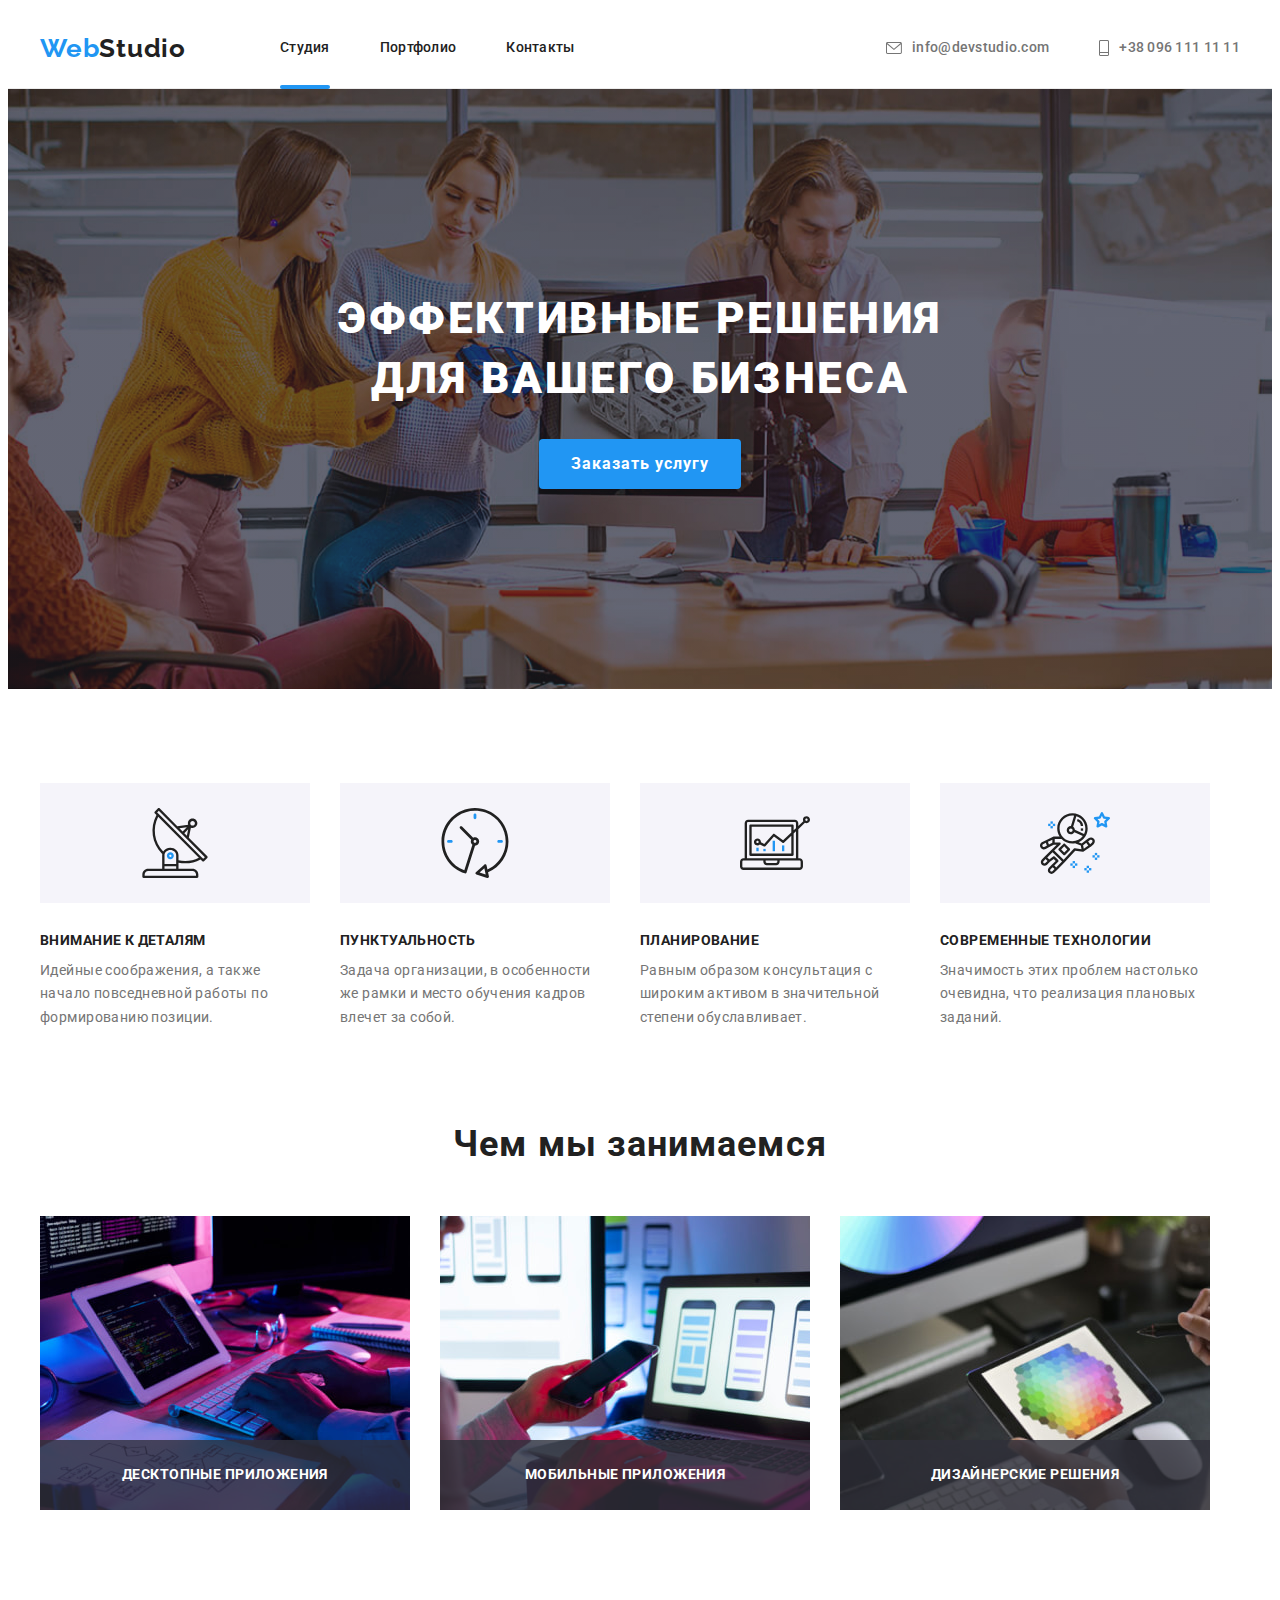
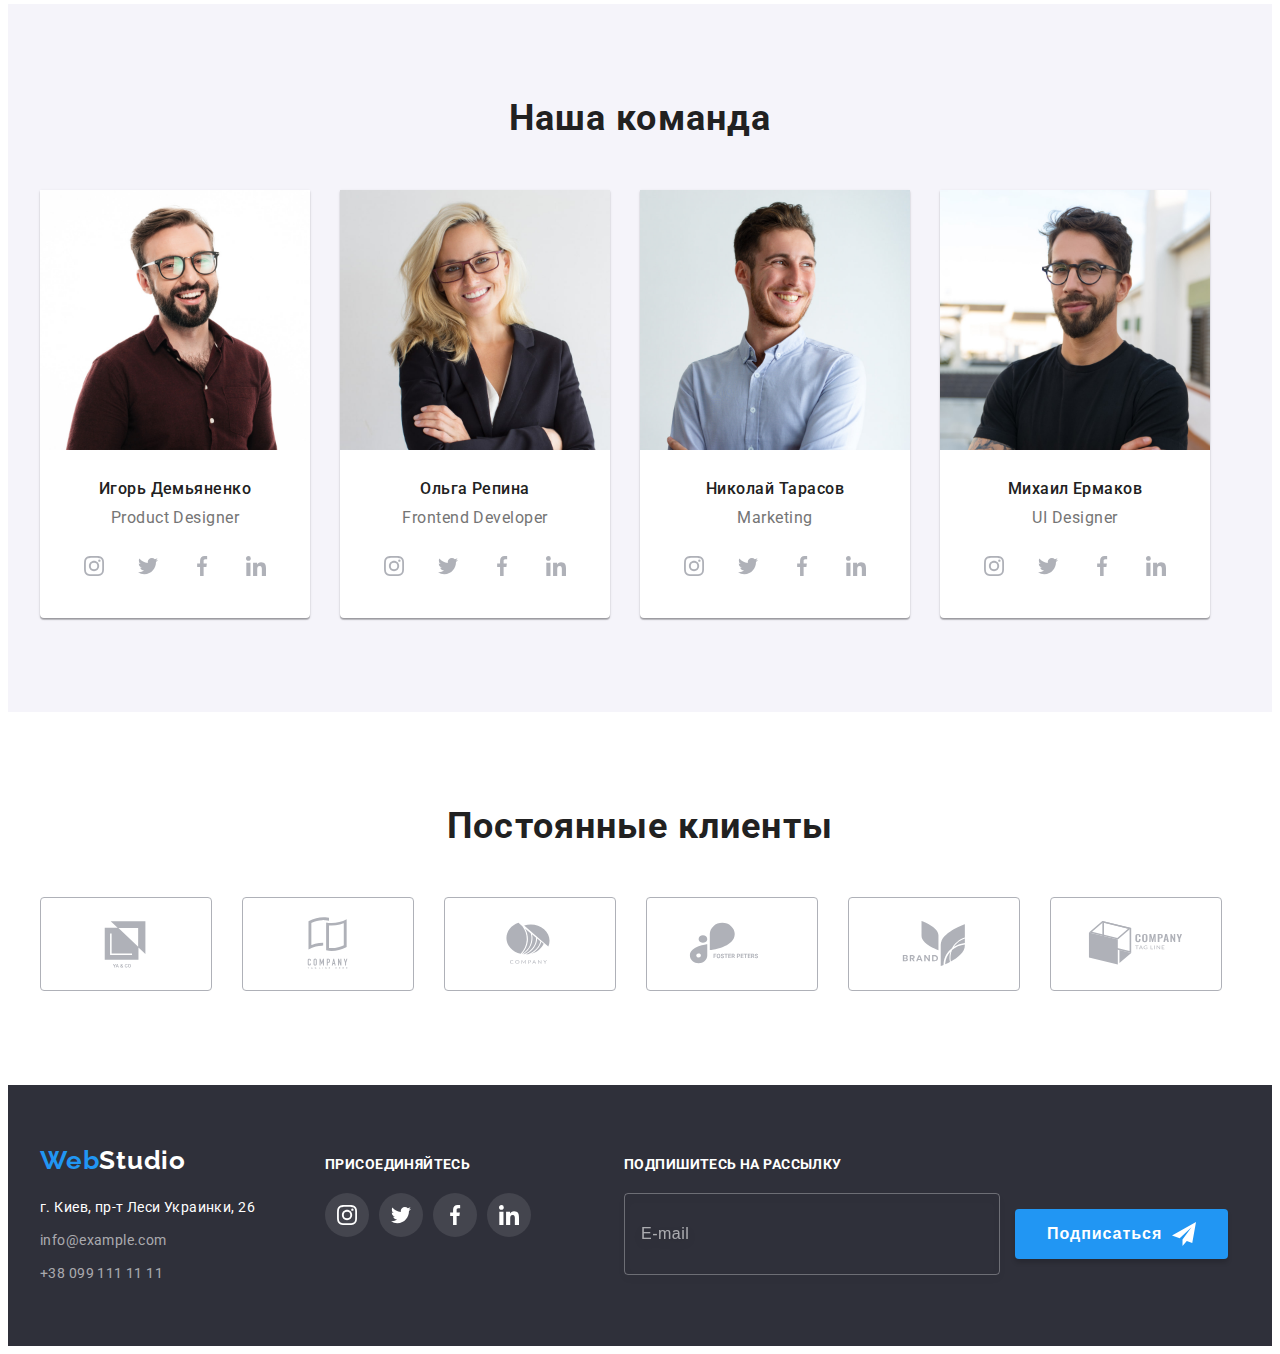
==== commit d35c4e05: "добавляю ховер и фокус в модальное окно" ====
--- a/index.html
+++ b/index.html
@@ -82,44 +82,56 @@
         <!-- модальное окно -->
         <div class="backdrop is-hidden" data-modal>
           <div class="modal-wrapper">
-            <b>Оставьте свои данные, мы вам перезвоним</b>
+            <!--Форма -->
+            <b class="title-form">Оставьте свои данные, мы вам перезвоним</b>
             <form class="hero-modal-form" name="hero-form">
-              <label class="hero-modal-name"
-                >Имя
-                <input type="text" name="text"/>
+              <!-- Данные пользователя -->
+              <label class="form-modal-group">
+                <span class="form-modal-label">Имя</span>
+                <input class="input-modal-form" type="text" name="user-name"/>
+         
+                <svg class="form-modal-icon" width="18" height="18">
+                  <use href="./images/sprite.form.svg#icon-person-black"></use>
+                </svg>
               </label>
 
-              <label class="hero-modal-tel"
-                >Телефон
-                <input type="tel" name="tel" />
+              <label class="form-modal-group">
+                <span class="form-modal-label">Телефон</span>
+                <input class="input-modal-form" type="tel" name="user-tel"/>
+
+                <svg class="form-modal-icon" width="18" height="18">
+                  <use href="./images/sprite.form.svg#icon-phone-black"></use>
+                </svg>
               </label>
 
-              <label class="hero-modal-mail"
-                >Почта
-                <input type="email" name="mail" />
+              <label class="form-modal-group">
+                <span class="form-modal-label">Почта</span>
+                <input class="input-modal-form" type="email" name="user-email"/>
+                <svg class="form-modal-icon" width="18" height="18">
+                  <use href="./images/sprite.form.svg#icon-email-black"></use>
+                </svg>
               </label>
-
-              <label class="hero-modal-comment"
-                >Комментарий
-                <textarea
-                  name="comment"
-                  cols="30"
-                  rows="10"
-                  placeholder="Введите текст"
-                ></textarea>
+              <!-- коментарий -->
+              <label class="form-coments">
+                <span class="form-modal-label">Комментарий</span>
+                <textarea class="textarea" name="coments" cols="30" rows="10" placeholder="Введите текст" ></textarea>
               </label>
-
-              <label class="hero-modal-active">
-                <input type="checkbox" />
-                Соглашаюсь с рассылкой и принимаю
-                <span> Условия договора</span>
+              <!-- политика конфидициальности -->
+              <label class="form-policy-group">
+                <input class="checkbox" type="checkbox" />
+                <span class="custom-checkbox">
+                </span>
+                <span class="form-policy-desc"
+                  >Соглашаюсь с рассылкой и принимаю 
+                  <a class="checkbox-link" href=""> Условия договора</a>
+                  </span
+                >
               </label>
-
-              <button class="hero-modal-button" type="submit">Отправить</button>
+              <!-- кнопка отправки -->
+              <button class="hero-modal-button hero-btn" type="submit">Отправить</button>
             </form>
-
             <button class="modal-btn-close" data-modal-close>
-              <svg width="11" height="11">
+              <svg class="close-icon" width="11" height="11">
                 <use href="./images/sprite.svg#icon-Vectorr"></use>
               </svg>
             </button>
@@ -132,11 +144,7 @@
           <h2 class="visually-hidden">Наши особенности</h2>
           <ul class="specifics-list list">
             <li class="specifics-item icon-antena">
-              <!-- <div class="specifics-pictures">
-                <svg class="specifics-icons" width="70" height="70">
-                  <use href="./images/sprite.svg#icon-antenna"></use>
-                </svg>
-              </div> -->
+             
               <h3 class="specifics-title">Внимание к деталям</h3>
               <p class="specificts-text">
                 Идейные соображения, а также начало повседневной работы по
@@ -144,11 +152,7 @@
               </p>
             </li>
             <li class="specifics-item icon-clock">
-              <!-- <div class="specifics-pictures">
-                <svg class="specifics-icons" width="70" height="70">
-                  <use href="./images/sprite.svg#icon-clock"></use>
-                </svg>
-              </div> -->
+             
               <h3 class="specifics-title">Пунктуальность</h3>
               <p class="specificts-text">
                 Задача организации, в особенности же рамки и место обучения
@@ -156,11 +160,7 @@
               </p>
             </li>
             <li class="specifics-item icon-diagrama">
-              <!-- <div class="specifics-pictures">
-                <svg class="specifics-icons" width="70" height="70">
-                  <use href="./images/sprite.svg#icon-diagram"></use>
-                </svg>
-              </div> -->
+             
               <h3 class="specifics-title">Планирование</h3>
               <p class="specificts-text">
                 Равным образом консультация с широким активом в значительной
@@ -168,11 +168,7 @@
               </p>
             </li>
             <li class="specifics-item icon-astronaut">
-              <!-- <div class="specifics-pictures">
-                <svg class="specifics-icons" width="70" height="70">
-                  <use href="./images/sprite.svg#icon-astronaut"></use>
-                </svg>
-              </div> -->
+             
               <h3 class="specifics-title">Современные технологии</h3>
               <p class="specificts-text">
                 Значимость этих проблем настолько очевидна, что реализация
@@ -473,6 +469,7 @@
             </ul>
           </address>
         </div>
+        <!-- футер соц-сети -->
         <div class="footer-messenger">
           <h2 class="footer-join">Присоединяйтесь</h2>
           <ul class="footer-social-list">
@@ -507,17 +504,19 @@
           </ul>
         </div>
         <!-- футер форма -->
-        <form class="footer-form-group" name="footer-form">
-          <p>Подпишитесь на рассылку</p>
-          <label class="footer-group">
-            <input
-              class="mail-group"
-              type="email"
-              name="email"
-              placeholder="E-mail"
-            />
-          </label>
-          <button type="submit">Подписаться</button>
+        <form class="footer-form-group " name="footer-form">
+          <div class="footer-group">
+            <p class="footer-form-text">Подпишитесь на рассылку</p>
+            <label>
+              <input
+                class="footer-mail-group"
+                type="email"
+                name="email"
+                placeholder="E-mail"
+              />
+            </label>
+            <button class="footer-btn" type="submit">Подписаться</button>
+          </div>
         </form>
       </div>
     </footer>
--- a/styles/style.css
+++ b/styles/style.css
@@ -1,46 +1,46 @@
 /*#region SITE SETINGS*/
 :root {
-    --main-font: "Roboto", "Raleway", "Sans-serif";
-    --main-color: #212121;
-    --second-color: #757575;
-    --selectoin-color: #2196f3;
-    --button-color-hover-focus: #188ce8;
-    --footer-heder-color: #2f303a;
-    --duration: 250ms;
-    --timing-function: cubic-bezier(0.4, 0, 0.2, 1);
+  --main-font: "Roboto", "Raleway", "Sans-serif";
+  --main-color: #212121;
+  --second-color: #757575;
+  --selectoin-color: #2196f3;
+  --button-color-hover-focus: #188ce8;
+  --footer-heder-color: #2f303a;
+  --duration: 250ms;
+  --timing-function: cubic-bezier(0.4, 0, 0.2, 1);
 }
 
 body {
-    color: #212121;
-    font-size: 14px;
-    font-family: "Roboto";
+  color: #212121;
+  font-size: 14px;
+  font-family: "Roboto";
 }
 
 .visually-hidden {
-    position: absolute;
-    width: 1px;
-    height: 1px;
-    margin: -1px;
-    border: 0;
-    padding: 0;
-    white-space: nowrap;
-    clip-path: inset(100%);
-    clip: rect(0 0 0 0);
-    overflow: hidden;
+  position: absolute;
+  width: 1px;
+  height: 1px;
+  margin: -1px;
+  border: 0;
+  padding: 0;
+  white-space: nowrap;
+  clip-path: inset(100%);
+  clip: rect(0 0 0 0);
+  overflow: hidden;
 }
 
 .conteiner {
-    /* outline: 1px solid red; */
-    width: 1200px;
-    padding-left: 15px;
-    padding-right: 15px;
-    margin-left: auto;
-    margin-right: auto;
+  /* outline: 1px solid red; */
+  width: 1200px;
+  padding-left: 15px;
+  padding-right: 15px;
+  margin-left: auto;
+  margin-right: auto;
 }
 
 .section {
-    padding-top: 94px;
-    padding-bottom: 94px;
+  padding-top: 94px;
+  padding-bottom: 94px;
 }
 
 h1,
@@ -50,75 +50,75 @@
 h5,
 h6,
 p {
-    margin: 0;
+  margin: 0;
 }
 
 ul,
 ol {
-    list-style: none;
-    margin: 0;
-    padding: 0;
+  list-style: none;
+  margin: 0;
+  padding: 0;
 }
 
 img {
-    display: block;
+  display: block;
 }
 
 /*#endregion SITE SETINGS*/
 
 /*#region HEADER SECTION*/
 .header-section {
-    border-bottom: 1px solid #ececec;
+  border-bottom: 1px solid #ececec;
 }
 
 /* логотип */
 .logo {
-    color: var(--selectoin-color);
-
-    margin-right: 94px;
-
-    text-decoration: none;
-    font-family: "Raleway";
-    font-weight: 700;
-    font-size: 26px;
-    line-height: 1.19;
-    letter-spacing: 0.03em;
+  color: var(--selectoin-color);
+
+  margin-right: 94px;
+
+  text-decoration: none;
+  font-family: "Raleway";
+  font-weight: 700;
+  font-size: 26px;
+  line-height: 1.19;
+  letter-spacing: 0.03em;
 }
 
 .web {
-    color: #212121;
+  color: #212121;
 }
 
 .header-conteiner {
-    display: flex;
-    align-items: center;
+  display: flex;
+  align-items: center;
 }
 
 /* навигация */
 .navigation-list {
-    display: flex;
-    align-items: center;
-}
-
-.navigation-list .navigation-item+.navigation-item {
-    margin-left: 50px;
+  display: flex;
+  align-items: center;
+}
+
+.navigation-list .navigation-item + .navigation-item {
+  margin-left: 50px;
 }
 
 .navigation-item-link {
-    color: var(--main-color);
-
-    display: block;
-    padding-top: 32px;
-    padding-bottom: 32px;
-
-    font-family: var(--main-font);
-    font-weight: 500;
-    line-height: 1.14;
-    letter-spacing: 0.02em;
-    text-decoration: none;
-    position: relative;
-
-    transition: color var(--duration) var(--timing-function);
+  color: var(--main-color);
+
+  display: block;
+  padding-top: 32px;
+  padding-bottom: 32px;
+
+  font-family: var(--main-font);
+  font-weight: 500;
+  line-height: 1.14;
+  letter-spacing: 0.02em;
+  text-decoration: none;
+  position: relative;
+
+  transition: color var(--duration) var(--timing-function);
 }
 
 .navigation-item-link:hover,
@@ -127,56 +127,56 @@
 .auth-item-mail:focus,
 .auth-item-tel:focus,
 .auth-item-tel:hover {
-    color: var(--selectoin-color);
+  color: var(--selectoin-color);
 }
 
 .studia,
 .portfolio {
-    color: #2196f3;
+  color: #2196f3;
 }
 
 .current::after {
-    position: absolute;
-    bottom: -1px;
-    right: 0;
-    content: "";
-    width: 100%;
-    height: 4px;
-    background-color: #2196f3;
-    border-radius: 2px;
+  position: absolute;
+  bottom: -1px;
+  right: 0;
+  content: "";
+  width: 100%;
+  height: 4px;
+  background-color: #2196f3;
+  border-radius: 2px;
 }
 
 /* почта,телефон */
 .auth-list {
-    display: flex;
-    margin-left: auto;
-}
-
-.auth-list .auth-item+.auth-item {
-    margin-left: 50px;
+  display: flex;
+  margin-left: auto;
+}
+
+.auth-list .auth-item + .auth-item {
+  margin-left: 50px;
 }
 
 .auth-item-tel,
 .auth-item-mail {
-    color: #757575;
-
-    font-weight: 500;
-    line-height: 1.14;
-    letter-spacing: 0.02em;
-    text-decoration: none;
-
-    display: flex;
-    align-items: center;
-    padding-top: 32px;
-    padding-bottom: 32px;
-
-    transition: color var(--duration) var(--timing-function);
+  color: #757575;
+
+  font-weight: 500;
+  line-height: 1.14;
+  letter-spacing: 0.02em;
+  text-decoration: none;
+
+  display: flex;
+  align-items: center;
+  padding-top: 32px;
+  padding-bottom: 32px;
+
+  transition: color var(--duration) var(--timing-function);
 }
 
 .auth-item-mail-icon,
 .auth-item-tel-icon {
-    margin-right: 10px;
-    fill: currentColor;
+  margin-right: 10px;
+  fill: currentColor;
 }
 
 /*#endregion HEADER*/
@@ -184,164 +184,322 @@
 /*#region HERO SECTION*/
 
 .hero-section {
-    background: var(--footer-heder-color);
-    background: linear-gradient(rgba(47, 48, 58, 0.4), rgba(47, 48, 58, 0.4)),
-        url(../images/Img.jpg);
-
-    text-align: center;
-    max-width: 1600px;
-    margin-right: auto;
-    margin-left: auto;
-    padding-top: 200px;
-    padding-bottom: 200px;
-    margin-right: auto;
-    margin-left: auto;
-    background-repeat: no-repeat;
-    background-position: center;
-    background-size: cover;
+  background: var(--footer-heder-color);
+  background: linear-gradient(rgba(47, 48, 58, 0.4), rgba(47, 48, 58, 0.4)),
+    url(../images/Img.jpg);
+
+  text-align: center;
+  max-width: 1600px;
+  margin-right: auto;
+  margin-left: auto;
+  padding-top: 200px;
+  padding-bottom: 200px;
+  margin-right: auto;
+  margin-left: auto;
+  background-repeat: no-repeat;
+  background-position: center;
+  background-size: cover;
 }
 
 .hero-title {
-    color: #ffffff;
-
-    font-weight: 900;
-    font-size: 44px;
-    line-height: 1.36;
-    text-align: center;
-    letter-spacing: 0.06em;
-    text-transform: uppercase;
-
-    width: 696px;
-    margin-right: auto;
-    margin-left: auto;
-    margin-bottom: 30px;
+  color: #ffffff;
+
+  font-weight: 900;
+  font-size: 44px;
+  line-height: 1.36;
+  text-align: center;
+  letter-spacing: 0.06em;
+  text-transform: uppercase;
+
+  width: 696px;
+  margin-right: auto;
+  margin-left: auto;
+  margin-bottom: 30px;
 }
 
 /* Кнопка */
 .hero-btn {
-    font-family: inherit;
-
-    color: #ffffff;
-
-    font-weight: 700;
-    font-size: 16px;
-    line-height: 1.87;
-    letter-spacing: 0.06em;
-    background-color: var(--selectoin-color);
-    box-shadow: 0px 4px 4px rgba(0, 0, 0, 0.15);
-    border-radius: 4px;
-
-    cursor: pointer;
-    border: none;
-
-    min-width: 200px;
-    padding: 10px 32px;
+  font-family: inherit;
+
+  color: #ffffff;
+
+  font-weight: 700;
+  font-size: 16px;
+  line-height: 1.87;
+  letter-spacing: 0.06em;
+  background-color: var(--selectoin-color);
+  box-shadow: 0px 4px 4px rgba(0, 0, 0, 0.15);
+  border-radius: 4px;
+
+  cursor: pointer;
+  border: none;
+
+  min-width: 200px;
+  padding: 10px 32px;
 }
 
 .hero-btn:hover,
 .hero-btn:focus {
-    background-color: var(--button-color-hover-focus);
+  background-color: var(--button-color-hover-focus);
 }
 
 /* MODAL FORM  */
 .backdrop {
-    background: rgba(0, 0, 0, 0.2);
-    position: fixed;
-    top: 0;
-    left: 0;
-    width: 100%;
-    height: 100%;
-    transition: opacity var(--duration) var(--timing-function),
-        visability var(--duration) var(--timing-function);
-}
-
-.is-hidden {
-    opacity: 0;
-    visibility: hidden;
-    pointer-events: none;
+  position: fixed;
+  top: 0;
+  left: 0;
+  width: 100%;
+  height: 100%;
+  background: rgba(0, 0, 0, 0.2);
+  opacity: 1;
+  transition: opacity var(--duration) var(--timing-function),
+    visability var(--duration) var(--timing-function);
+}
+
+.backdrop.is-hidden {
+  opacity: 0;
+  visibility: hidden;
+  pointer-events: none;
 }
 
 .backdrop.is-hidden .modal-wrapper {
-    transform: translate(-50%, -50%) scale(0.5);
+  transform: translate(-50%, -50%) scale(0.5);
 }
 
 .modal-wrapper {
-    position: absolute;
-    top: 50%;
-    left: 50%;
-    transform: translate(-50%, -50%);
-    background-color: #ffffff;
-    width: 528px;
-    height: 581px;
-    border-radius: 4px;
-    box-shadow: 0px 1px 3px rgba(0, 0, 0, 0.12), 0px 1px 1px rgba(0, 0, 0, 0.14),
-        0px 2px 1px rgba(0, 0, 0, 0.2);
-    transition: transform var(--duration) var(--timing-function);
+  position: absolute;
+  top: 50%;
+  left: 50%;
+  transform: translate(-50%, -50%) scale(1);
+  background-color: #ffffff;
+  width: 528px;
+  height: 581px;
+  border-radius: 4px;
+  box-shadow: 0px 1px 3px rgba(0, 0, 0, 0.12), 0px 1px 1px rgba(0, 0, 0, 0.14),
+    0px 2px 1px rgba(0, 0, 0, 0.2);
+  transition: transform var(--duration) var(--timing-function);
 }
 
 .modal-btn-close {
-    position: absolute;
-    top: 8px;
-    right: 8px;
-    width: 30px;
-    height: 30px;
-    background: #ffffff;
-    border: 1px solid rgba(0, 0, 0, 0.1);
-    border-radius: 50%;
-    cursor: pointer;
-    padding: 0;
-    display: flex;
-    justify-content: center;
-    align-items: center;
-}
+  position: absolute;
+  top: 8px;
+  right: 8px;
+  width: 30px;
+  height: 30px;
+  background: #ffffff;
+  border: 1px solid rgba(0, 0, 0, 0.1);
+  border-radius: 50%;
+  cursor: pointer;
+  padding: 0;
+  display: flex;
+  justify-content: center;
+  align-items: center;
+}
+.modal-btn-close:hover .close-icon,
+.modal-btn-close:focus .close-icon {
+  fill:#2196F3;
+}
+.close-icon{
+transition: var(--duration) var(--timing-function);
+
+}
+
 /* Форма-Герой */
-
+.title-form {
+  display: inline-block;
+  margin: 48px 40px 12px 40px;
+
+  font-weight: 700;
+  font-size: 20px;
+  line-height: 1.15;
+  text-align: center;
+  letter-spacing: 0.03em;
+  color: #212121;
+}
+
+.hero-modal-form {
+  width: 448px;
+  margin-right: auto;
+  margin-left: auto;
+}
+
+.form-modal-group,
+.form-coments,
+.form-policy-group {
+  display: block;
+  margin-bottom: 10px;
+}
+
+.form-coments {
+  margin-bottom: 20px;
+}
+
+.form-policy-group {
+  display: flex;
+  margin-left: 13px;
+  margin-bottom: 30px;
+  width: 423px;
+  align-items: center;
+}
+
+.form-modal-group {
+  position: relative;
+}
+
+.form-modal-label {
+  display: block;
+  text-align: left;
+  margin-bottom: 4px;
+
+  font-size: 12px;
+  line-height: 1.16;
+  letter-spacing: 0.01em;
+
+  color: #757575;
+}
+
+.input-modal-form {
+  width: 100%;
+  padding: 12px 0px 12px 42px;
+  border: 1px solid rgba(33, 33, 33, 0.2);
+  border-radius: 4px;
+  
+  cursor: pointer;
+  transition: border-color var(--duration) var(--timing-function);;
+}
+
+
+.input-modal-form:hover, .textarea:hover{
+    border-color:#188ce8;
+}
+.input-modal-form:focus + .form-modal-icon {
+  fill: var(--selectoin-color);
+}
+
+.form-modal-icon {
+  position: absolute;
+  top: 50%;
+  left: 12px;
+  transition: fill var(--duration) var(--timing-function);;
+}
+
+.textarea {
+  padding: 12px 16px;
+  width: 100%;
+  height: 120px;
+  resize: none;
+  border: 1px solid rgba(33, 33, 33, 0.2);
+  border-radius: 4px;
+  cursor: pointer;
+  transition: border-color var(--duration) var(--timing-function);
+}
+
+.textarea::placeholder {
+  font-style: normal;
+  font-size: 14px;
+  line-height: 1.14;
+  letter-spacing: 0.01em;
+
+  color: rgba(117, 117, 117, 0.5);
+  
+}
+
+/* Checkbox style */
+
+.custom-checkbox:hover, 
+.custom-checkbox:focus{
+    border-color:#2196f3;
+}
+.checkbox {
+  -webkit-appearance: none;
+  -moz-appearance: none;
+  appearance: none;
+}
+
+.custom-checkbox {
+  display: inline-block;
+  width: 16px;
+  height: 15px;
+  border-radius: 2px;
+  border: 2px solid #212121;
+  margin-right: 7px;
+  cursor: pointer;
+  outline: transparent;
+  transition: border-color var(--duration) var(--timing-function),
+  background-image var(--duration) var(--timing-function),
+  background-color var(--duration) var(--timing-function);
+}
+
+.checkbox:checked + .custom-checkbox {
+  background-color: #188ce8;
+  border-color: #188ce8;
+
+  background-image: url(../images/icons/icon-check.svg);
+  background-size: contain;
+  background-position: center;
+  background-origin: border-box;
+}
+
+.form-policy-desc {
+  font-style: normal;
+  font-size: 14px;
+  line-height: 1.71;
+
+  color: #757575;
+}
+
+.checkbox-link {
+  color:#2196F3;
+}
+.checkbox-link{
+transition: color var(--duration) var(--timing-function);;
+}
 
 /*#endregion HERO SECTION*/
 
 /*#region SPECIFICS SECTION*/
 .specifics-section {
-    padding-bottom: 0;
+  padding-bottom: 0;
 }
 
 .specifics-list {
-    display: flex;
+  display: flex;
 }
 
 .specifics-item {
-    margin-right: 30px;
-    width: 270px;
+  margin-right: 30px;
+  width: 270px;
 }
 
 .specifics-item:last-child {
-    margin-right: 0;
+  margin-right: 0;
 }
 
 /* раздел с особеностями */
 .specifics-item::before {
-    display: block;
-    content: "";
-    height: 120px;
-    margin-bottom: 30px;
-    background-color: #f5f4fa;
-    background-repeat: no-repeat;
-    background-position: center;
+  display: block;
+  content: "";
+  height: 120px;
+  margin-bottom: 30px;
+  background-color: #f5f4fa;
+  background-repeat: no-repeat;
+  background-position: center;
 }
 
 .icon-antena::before {
-    background-image: url(../images/icons/antenna.svg);
+  background-image: url(../images/icons/antenna.svg);
 }
 
 .icon-clock::before {
-    background-image: url(../images/icons/clock.svg);
+  background-image: url(../images/icons/clock.svg);
 }
 
 .icon-diagrama::before {
-    background-image: url(../images/icons/diagram.svg);
+  background-image: url(../images/icons/diagram.svg);
 }
 
 .icon-astronaut::before {
-    background-image: url(../images/icons/astronaut.svg);
+  background-image: url(../images/icons/astronaut.svg);
 }
 
 /* .specifics-pictures {
@@ -359,166 +517,166 @@
 } */
 
 .specifics-title {
-    font-size: 14px;
-    font-weight: 700;
-    line-height: 1.14;
-    letter-spacing: 0.03em;
-    text-transform: uppercase;
-    margin-bottom: 10px;
+  font-size: 14px;
+  font-weight: 700;
+  line-height: 1.14;
+  letter-spacing: 0.03em;
+  text-transform: uppercase;
+  margin-bottom: 10px;
 }
 
 .specificts-text {
-    color: #757575;
-
-    line-height: 1.71;
-    letter-spacing: 0.03em;
+  color: #757575;
+
+  line-height: 1.71;
+  letter-spacing: 0.03em;
 }
 
 /*#endregion SPECIFICS SECTION*/
 
 /*#region DEVELOPMENT SECTION*/
 .devefelopment-title {
-    font-weight: 700;
-    font-size: 36px;
-    line-height: 1.16;
-    text-align: center;
-    letter-spacing: 0.03em;
-
-    margin-bottom: 50px;
+  font-weight: 700;
+  font-size: 36px;
+  line-height: 1.16;
+  text-align: center;
+  letter-spacing: 0.03em;
+
+  margin-bottom: 50px;
 }
 
 .development-list {
-    display: flex;
+  display: flex;
 }
 
 .development-item:not(:last-child) {
-    margin-right: 30px;
+  margin-right: 30px;
 }
 
 .development-item {
-    position: relative;
+  position: relative;
 }
 
 .development-product {
-    position: absolute;
-    bottom: 0;
-    left: 0;
-    width: 100%;
-    height: 70px;
-    background: rgba(47, 48, 58, 0.8);
+  position: absolute;
+  bottom: 0;
+  left: 0;
+  width: 100%;
+  height: 70px;
+  background: rgba(47, 48, 58, 0.8);
 }
 
 .name-development {
-    font-family: "Roboto";
-    font-style: normal;
-    font-weight: 700;
-    font-size: 14px;
-    line-height: 1.14;
-    text-align: center;
-    letter-spacing: 0.03em;
-    text-transform: uppercase;
-    padding: 27px 82px;
-    color: #ffffff;
+  font-family: "Roboto";
+  font-style: normal;
+  font-weight: 700;
+  font-size: 14px;
+  line-height: 1.14;
+  text-align: center;
+  letter-spacing: 0.03em;
+  text-transform: uppercase;
+  padding: 27px 82px;
+  color: #ffffff;
 }
 
 /*#endregion DEVELOPMENT SECTION*/
 
 /*#region TEAM SECTION*/
 .team-section {
-    background-color: #f5f4fa;
+  background-color: #f5f4fa;
 }
 
 .team-title {
-    color: #212121;
-
-    font-weight: 700;
-    font-size: 36px;
-    line-height: 1.16;
-    text-align: center;
-    letter-spacing: 0.03em;
-
-    margin-bottom: 50px;
+  color: #212121;
+
+  font-weight: 700;
+  font-size: 36px;
+  line-height: 1.16;
+  text-align: center;
+  letter-spacing: 0.03em;
+
+  margin-bottom: 50px;
 }
 
 .team-list {
-    display: flex;
+  display: flex;
 }
 
 .team-item:not(:last-child) {
-    margin-right: 30px;
+  margin-right: 30px;
 }
 
 .team-item {
-    background: #ffffff;
-    box-shadow: 0px 1px 3px rgba(0, 0, 0, 0.12), 0px 1px 1px rgba(0, 0, 0, 0.14),
-        0px 2px 1px rgba(0, 0, 0, 0.2);
-    border-radius: 0px 0px 4px 4px;
+  background: #ffffff;
+  box-shadow: 0px 1px 3px rgba(0, 0, 0, 0.12), 0px 1px 1px rgba(0, 0, 0, 0.14),
+    0px 2px 1px rgba(0, 0, 0, 0.2);
+  border-radius: 0px 0px 4px 4px;
 }
 
 .team-name {
-    padding-top: 30px;
-    padding-bottom: 30px;
+  padding-top: 30px;
+  padding-bottom: 30px;
 }
 
 .team {
-    font-weight: 500;
-    font-size: 16px;
-    line-height: 1.18;
-    text-align: center;
-    letter-spacing: 0.03em;
-
-    margin-bottom: 10px;
+  font-weight: 500;
+  font-size: 16px;
+  line-height: 1.18;
+  text-align: center;
+  letter-spacing: 0.03em;
+
+  margin-bottom: 10px;
 }
 
 .team-position {
-    color: #757575;
-
-    font-size: 16px;
-    line-height: 1.18;
-    text-align: center;
-    letter-spacing: 0.03em;
-    margin-bottom: 16px;
+  color: #757575;
+
+  font-size: 16px;
+  line-height: 1.18;
+  text-align: center;
+  letter-spacing: 0.03em;
+  margin-bottom: 16px;
 }
 
 /* иконки соц-сетей */
 .team-icon-list {
-    display: flex;
-    justify-content: center;
+  display: flex;
+  justify-content: center;
 }
 
 .team-icon-item {
-    width: 44px;
-    height: 44px;
-    display: flex;
-    justify-content: center;
-    align-items: center;
+  width: 44px;
+  height: 44px;
+  display: flex;
+  justify-content: center;
+  align-items: center;
 }
 
 .team-icon-item:not(:last-child) {
-    margin-right: 10px;
+  margin-right: 10px;
 }
 
 .team-icon-link {
-    width: 100%;
-    height: 100%;
-    display: flex;
-    justify-content: center;
-    align-items: center;
-    border-radius: 50%;
-    background-color: #ffffff;
-    fill: #afb1b8;
-    transition: fill var(--duration) var(--timing-function),
-        background-color var(--duration) var(--timing-function);
+  width: 100%;
+  height: 100%;
+  display: flex;
+  justify-content: center;
+  align-items: center;
+  border-radius: 50%;
+  background-color: #ffffff;
+  fill: #afb1b8;
+  transition: fill var(--duration) var(--timing-function),
+    background-color var(--duration) var(--timing-function);
 }
 
 .team-icon-item:hover .team-icon-link {
-    background-color: #2196f3;
-    fill: #ffffff;
+  background-color: #2196f3;
+  fill: #ffffff;
 }
 
 .team-icon-link:focus {
-    background-color: #2196f3;
-    fill: #ffffff;
+  background-color: #2196f3;
+  fill: #ffffff;
 }
 
 /*#endregion TEAM*/
@@ -526,289 +684,365 @@
 /*#region REGULAR CUSTOMERS*/
 
 .client-title {
-    font-style: normal;
-    font-weight: 700;
-    font-size: 36px;
-    line-height: 1.16;
-    text-align: center;
-    letter-spacing: 0.03em;
-    margin-bottom: 50px;
+  font-style: normal;
+  font-weight: 700;
+  font-size: 36px;
+  line-height: 1.16;
+  text-align: center;
+  letter-spacing: 0.03em;
+  margin-bottom: 50px;
 }
 
 .client-list {
-    display: flex;
+  display: flex;
 }
 
 .client-logo:not(:last-child) {
-    margin-right: 30px;
+  margin-right: 30px;
 }
 
 .link-client {
-    width: 170px;
-    height: 92px;
-    display: flex;
-    justify-content: center;
-    align-items: center;
-    fill: #afb1b8;
-    border: 1px solid #afb1b8;
-    border-radius: 4px;
-    transition: border var(--duration) var(--timing-function),
-        fill var(--duration) var(--timing-function);
+  width: 170px;
+  height: 92px;
+  display: flex;
+  justify-content: center;
+  align-items: center;
+  fill: #afb1b8;
+  border: 1px solid #afb1b8;
+  border-radius: 4px;
+  transition: border var(--duration) var(--timing-function),
+    fill var(--duration) var(--timing-function);
 }
 
 .link-client:hover,
 .link-client:focus {
-    border: 1px solid #2196f3;
-    fill: #188ce8;
+  border: 1px solid #2196f3;
+  fill: #188ce8;
 }
 
 /*#endregion*/
 
 /*#region FOOTER SITE SECTION*/
 .footer-site {
-    background-color: #2f303a;
+  background-color: #2f303a;
 }
 
 .footer-section {
-    display: flex;
-    align-items: baseline;
+  display: flex;
+  align-items: baseline;
 }
 
 .footer-left {
-    margin-right: 70px;
+  margin-right: 70px;
 }
 
 .logo-footer {
-    margin-right: 0;
+  margin-right: 0;
 }
 
 .web-footer {
-    color: #ffffff;
+  color: #ffffff;
 }
 
 .address-footer {
-    font-style: normal;
-    line-height: 1.71;
-    letter-spacing: 0.03em;
-    color: #ffffff;
+  font-style: normal;
+  line-height: 1.71;
+  letter-spacing: 0.03em;
+  color: #ffffff;
 }
 
 .footer-item {
-    line-height: 1.71;
-    letter-spacing: 0.03em;
-    color: rgba(255, 255, 255, 0.6);
-    text-decoration: none;
-    transition: color var(--duration) var(--timing-function);
+  line-height: 1.71;
+  letter-spacing: 0.03em;
+  color: rgba(255, 255, 255, 0.6);
+  text-decoration: none;
+  transition: color var(--duration) var(--timing-function);
 }
 
 .footer-item:hover,
 .footer-item:focus {
-    color: #2196f3;
+  color: #2196f3;
 }
 
 .footer-site {
-    padding-top: 60px;
-    padding-bottom: 60px;
+  padding-top: 60px;
+  padding-bottom: 60px;
 }
 
 .footer {
-    display: block;
-
-    margin-bottom: 20px;
-    margin-right: 0;
+  display: block;
+
+  margin-bottom: 20px;
+  margin-right: 0;
 }
 
 .addres-text {
-    margin-bottom: 9px;
+  margin-bottom: 9px;
 }
 
 .footer-link:not(:last-child) {
-    margin-bottom: 9px;
+  margin-bottom: 9px;
+}
+
+/* футер соц-сети */
+.footer-messenger {
+  margin-right: 93px;
 }
 
 .footer-join {
-    font-family: "Roboto";
-    font-style: normal;
-    font-weight: 700;
-    font-size: 14px;
-    line-height: 1.14;
-    letter-spacing: 0.03em;
-    text-transform: uppercase;
-
-    color: #ffffff;
-    margin-bottom: 20px;
+  font-style: normal;
+  font-weight: 700;
+  font-size: 14px;
+  line-height: 1.14;
+  letter-spacing: 0.03em;
+  text-transform: uppercase;
+
+  color: #ffffff;
+  margin-bottom: 20px;
 }
 
 .footer-social-list {
-    display: flex;
+  display: flex;
 }
 
 .footer-social-item {
-    width: 44px;
-    height: 44px;
-    border-radius: 50%;
+  width: 44px;
+  height: 44px;
+  border-radius: 50%;
 }
 
 .footer-social-item:not(:last-child) {
-    margin-right: 10px;
+  margin-right: 10px;
 }
 
 .footer-icon-link {
-    width: 100%;
-    height: 100%;
-    display: flex;
-    justify-content: center;
-    align-items: center;
-    fill: #ffffff;
-    background-color: rgba(255, 255, 255, 0.1);
-    border-radius: 50%;
-    transition: background-color var(--duration) var(--timing-function);
+  width: 100%;
+  height: 100%;
+  display: flex;
+  justify-content: center;
+  align-items: center;
+  fill: #ffffff;
+  background-color: rgba(255, 255, 255, 0.1);
+  border-radius: 50%;
+  transition: background-color var(--duration) var(--timing-function);
 }
 
 .footer-icon-link:hover,
 .footer-icon-link:focus {
-    background-color: var(--selectoin-color);
+  background-color: var(--selectoin-color);
+}
+
+/* футер рассылка */
+
+.footer-form-text {
+  font-style: normal;
+  font-weight: 700;
+  font-size: 14px;
+  line-height: 1.14;
+  letter-spacing: 0.03em;
+  text-transform: uppercase;
+
+  color: #ffffff;
+
+  margin-bottom: 20px;
+}
+
+.footer-mail-group {
+  margin-right: 12px;
+  width: 358px;
+  height: 50px;
+
+  border: 1px solid rgba(255, 255, 255, 0.3);
+  filter: drop-shadow(0px 4px 4px rgba(0, 0, 0, 0.15));
+  border-radius: 4px;
+  background-color: transparent;
+  padding: 15px 0px 15px 16px;
+  color: #ffffff;
+}
+
+.footer-mail-group::placeholder {
+  font-size: 16px;
+  line-height: 1.25;
+  align-items: center;
+  letter-spacing: 0.03em;
+
+  color: rgba(255, 255, 255, 0.6);
+}
+
+.footer-btn {
+  display: inline-flex;
+  align-items: center;
+
+  font-weight: 700;
+  font-size: 16px;
+  line-height: 1.88;
+  letter-spacing: 0.06em;
+
+  color: #ffffff;
+  background-color: var(--selectoin-color);
+  box-shadow: 0px 4px 4px rgba(0, 0, 0, 0.15);
+  border-radius: 4px;
+
+  cursor: pointer;
+  border: none;
+
+  min-width: 200px;
+  padding: 10px 32px;
+}
+
+.footer-btn:hover,
+.footer-btn:focus {
+  background-color: var(--button-color-hover-focus);
+}
+
+.footer-btn::after {
+  content: "";
+  display: inline-block;
+  background-image: url(../images/icons/icon-send.svg);
+  width: 24px;
+  height: 24px;
+  margin-left: 10px;
 }
 
 /*#endregion FOOTER SITE*/
 
 /*#region FILTR-portfolio.html SECTION*/
 .filter-button {
-    color: #212121;
-
-    font-family: inherit;
-    font-weight: 500;
-    font-size: 16px;
-    line-height: 1.62;
-    text-align: center;
-    letter-spacing: 0.03em;
-
-    cursor: pointer;
-    border: none;
-    border-radius: 4px;
-
-    padding: 6px 22px;
-
-    transition: color var(--duration) var(--timing-function),
-        background-color var(--duration) var(--timing-function),
-        box-shadow var(--duration) var(--timing-function);
+  color: #212121;
+
+  font-family: inherit;
+  font-weight: 500;
+  font-size: 16px;
+  line-height: 1.62;
+  text-align: center;
+  letter-spacing: 0.03em;
+
+  cursor: pointer;
+  border: none;
+  border-radius: 4px;
+
+  padding: 6px 22px;
+
+  transition: color var(--duration) var(--timing-function),
+    background-color var(--duration) var(--timing-function),
+    box-shadow var(--duration) var(--timing-function);
 }
 
 .filter-list {
-    display: flex;
-    justify-content: center;
-
-    margin-bottom: 50px;
+  display: flex;
+  justify-content: center;
+
+  margin-bottom: 50px;
 }
 
 .filter-item {
-    margin-right: 8px;
+  margin-right: 8px;
 }
 
 .filter-item:last-child {
-    margin-right: 0;
+  margin-right: 0;
 }
 
 .filter-button:hover,
 .filter-button:focus {
-    color: #ffffff;
-    background: #2196f3;
-
-    box-shadow: 0px 3px 1px rgba(0, 0, 0, 0.1), 0px 1px 2px rgba(0, 0, 0, 0.08),
-        0px 2px 2px rgba(0, 0, 0, 0.12);
-    border-radius: 4px;
+  color: #ffffff;
+  background: #2196f3;
+
+  box-shadow: 0px 3px 1px rgba(0, 0, 0, 0.1), 0px 1px 2px rgba(0, 0, 0, 0.08),
+    0px 2px 2px rgba(0, 0, 0, 0.12);
+  border-radius: 4px;
 }
 
 .project-list {
-    display: flex;
-    flex-wrap: wrap;
+  display: flex;
+  flex-wrap: wrap;
 }
 
 .project-item {
-    margin-right: 30px;
-    margin-bottom: 30px;
-    cursor: pointer;
+  margin-right: 30px;
+  margin-bottom: 30px;
+  cursor: pointer;
 }
 
 .project-item:nth-child(3n) {
-    margin-right: 0;
+  margin-right: 0;
 }
 
 .project-item:nth-child(n + 7) {
-    margin-bottom: 0;
+  margin-bottom: 0;
 }
 
 .project-link:hover .text-img-conteiner,
 .project-link:focus .text-img-conteiner {
-    transform: translateY(0);
+  transform: translateY(0);
 }
 
 .project-link:hover,
 .project-link:focus {
-    box-shadow: 0px 1px 1px rgba(0, 0, 0, 0.12), 0px 4px 4px rgba(0, 0, 0, 0.06),
-        1px 4px 6px rgba(0, 0, 0, 0.16);
+  box-shadow: 0px 1px 1px rgba(0, 0, 0, 0.12), 0px 4px 4px rgba(0, 0, 0, 0.06),
+    1px 4px 6px rgba(0, 0, 0, 0.16);
 }
 
 .project-link {
-    display: block;
-    text-decoration: none;
-    transition: box-shadow var(--duration) var(--timing-function);
+  display: block;
+  text-decoration: none;
+  transition: box-shadow var(--duration) var(--timing-function);
 }
 
 /* выезд синего фона */
 .image-conteiner {
-    position: relative;
-    overflow: hidden;
+  position: relative;
+  overflow: hidden;
 }
 
 .text-img-conteiner {
-    position: absolute;
-    transform: translateY(100%);
-    top: 0;
-    left: 0;
-    width: 100%;
-    height: 100%;
-    padding: 63px 24px;
-    font-weight: 400;
-    font-size: 18px;
-    line-height: 1.5;
-    letter-spacing: 0.03em;
-    color: #ffffff;
-    background: rgba(33, 150, 243, 0.9);
-    transition: var(--duration) var(--timing-function);
+  position: absolute;
+  transform: translateY(100%);
+  top: 0;
+  left: 0;
+  width: 100%;
+  height: 100%;
+  padding: 63px 24px;
+  font-weight: 400;
+  font-size: 18px;
+  line-height: 1.5;
+  letter-spacing: 0.03em;
+  color: #ffffff;
+  background: rgba(33, 150, 243, 0.9);
+  transition: var(--duration) var(--timing-function);
 }
 
 .name-project {
-    color: #212121;
-
-    font-weight: 700;
-    font-size: 18px;
-    line-height: 2;
-    letter-spacing: 0.06em;
-
-    margin-bottom: 4px;
+  color: #212121;
+
+  font-weight: 700;
+  font-size: 18px;
+  line-height: 2;
+  letter-spacing: 0.06em;
+
+  margin-bottom: 4px;
 }
 
 .name-list {
-    color: #757575;
-
-    font-size: 16px;
-    line-height: 1.88;
-    letter-spacing: 0.03em;
+  color: #757575;
+
+  font-size: 16px;
+  line-height: 1.88;
+  letter-spacing: 0.03em;
 }
 
 .name-card {
-    border-bottom-width: 1px;
-    border-bottom-style: solid;
-    border-bottom-color: #eeeeee;
-    border-right-width: 1px;
-    border-right-style: solid;
-    border-right-color: #eeeeee;
-    border-left-width: 1px;
-    border-left-style: solid;
-    border-left-color: #eeeeee;
-
-    padding: 20px 24px;
-}
-
-/*#endregion FILTR-portfolio.html*/+  border-bottom-width: 1px;
+  border-bottom-style: solid;
+  border-bottom-color: #eeeeee;
+  border-right-width: 1px;
+  border-right-style: solid;
+  border-right-color: #eeeeee;
+  border-left-width: 1px;
+  border-left-style: solid;
+  border-left-color: #eeeeee;
+
+  padding: 20px 24px;
+}
+
+/*#endregion FILTR-portfolio.html*/
